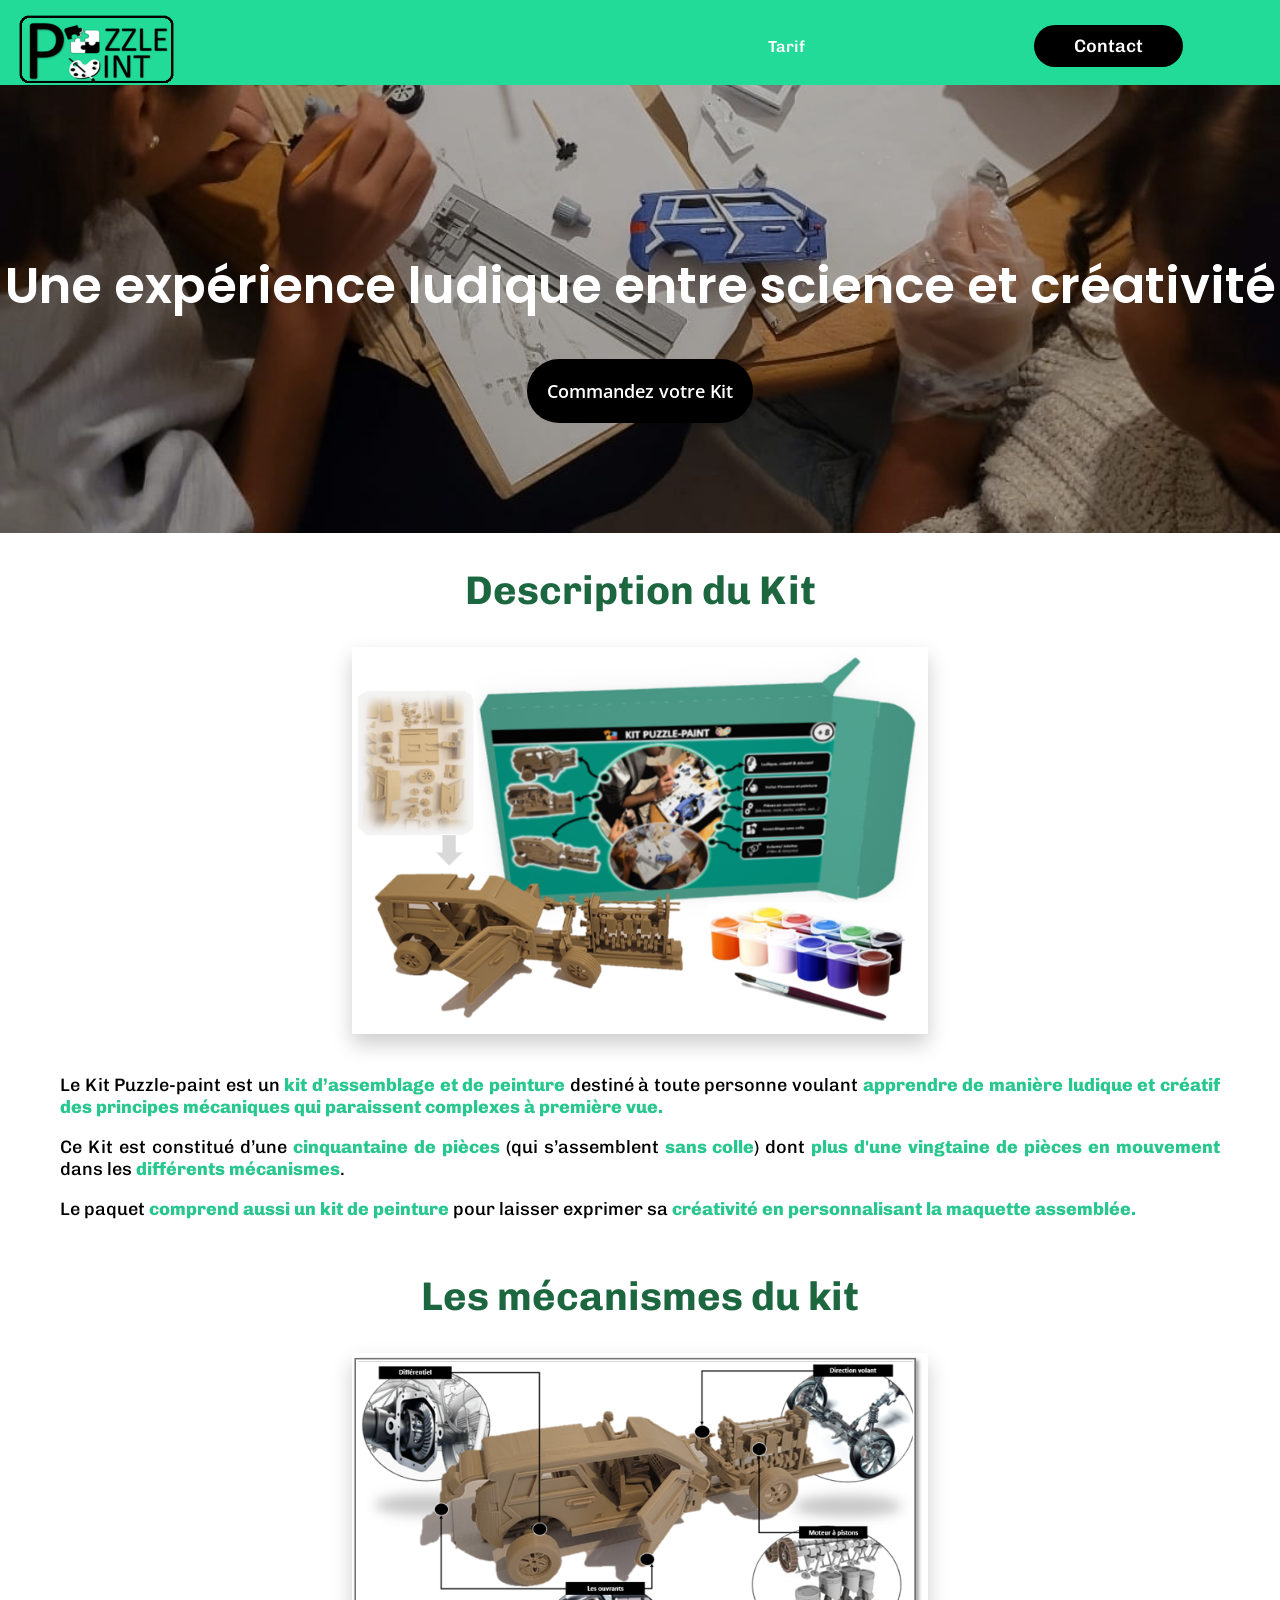
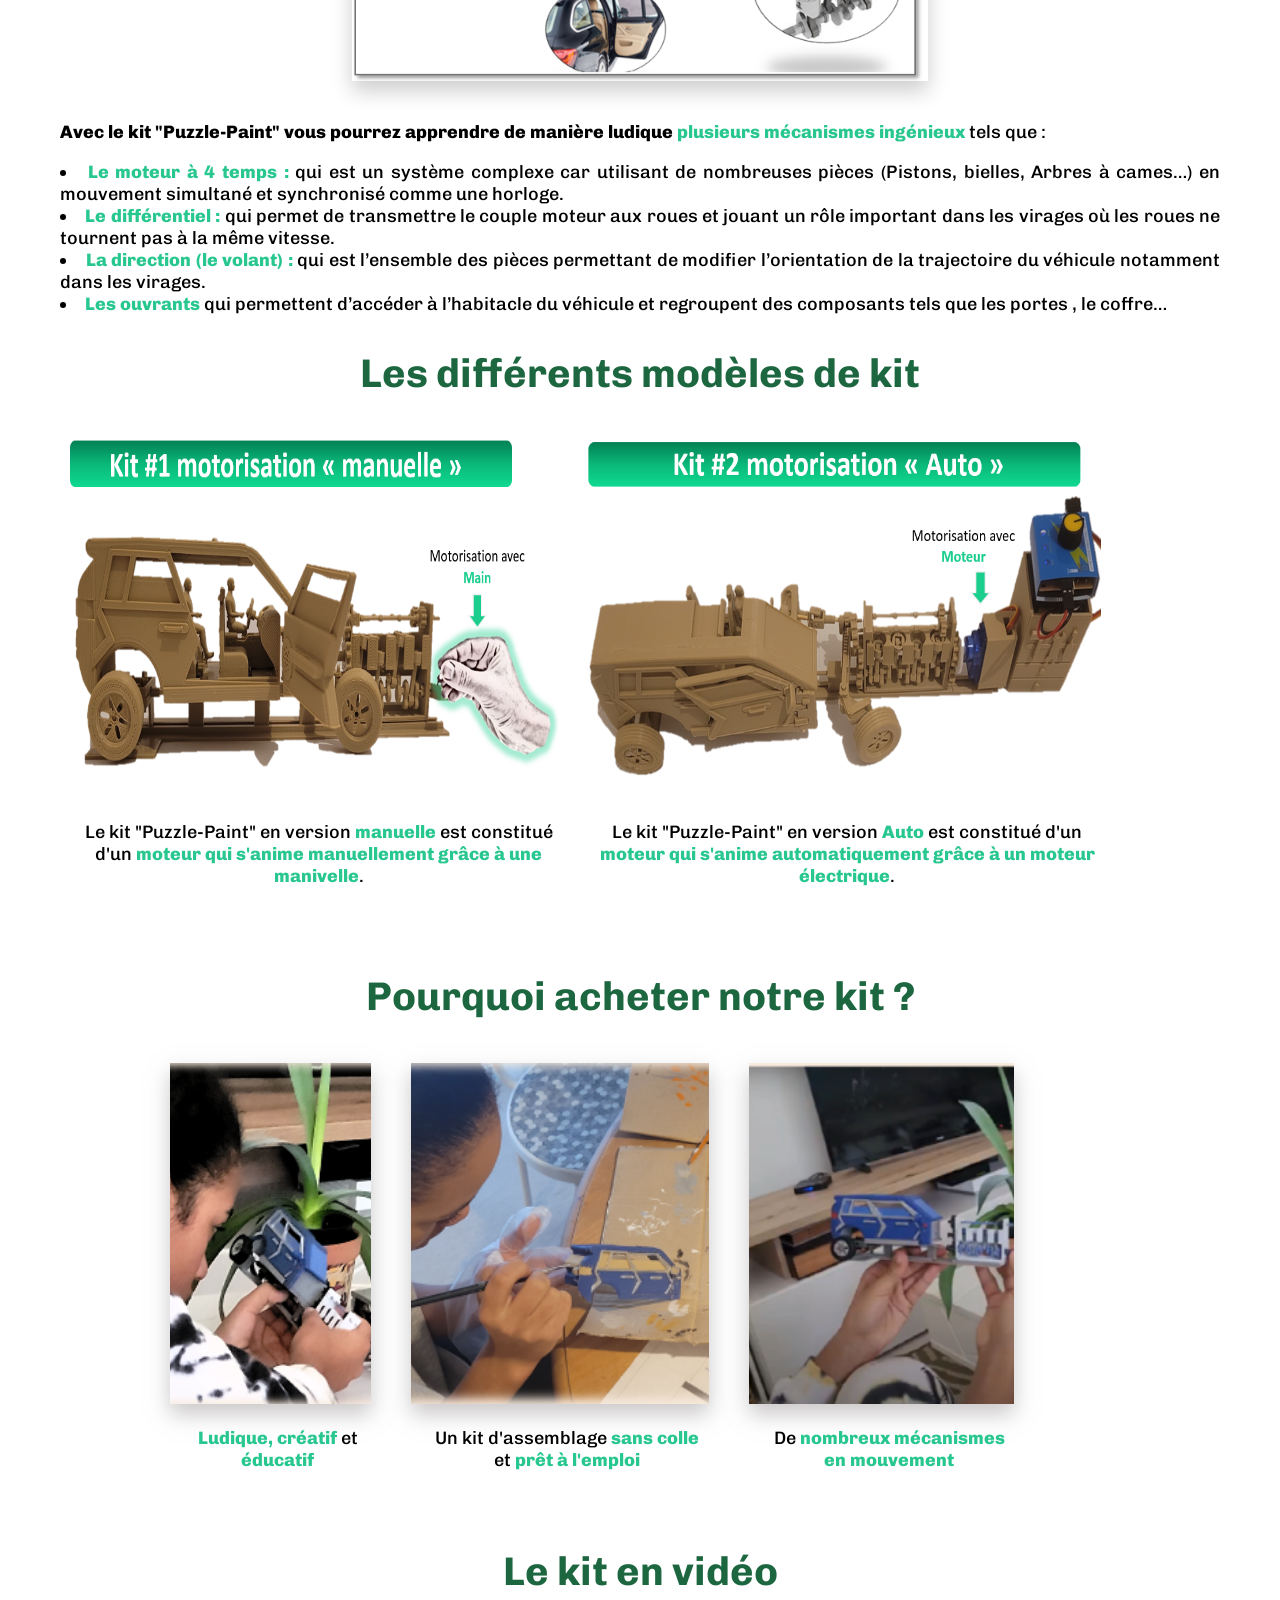
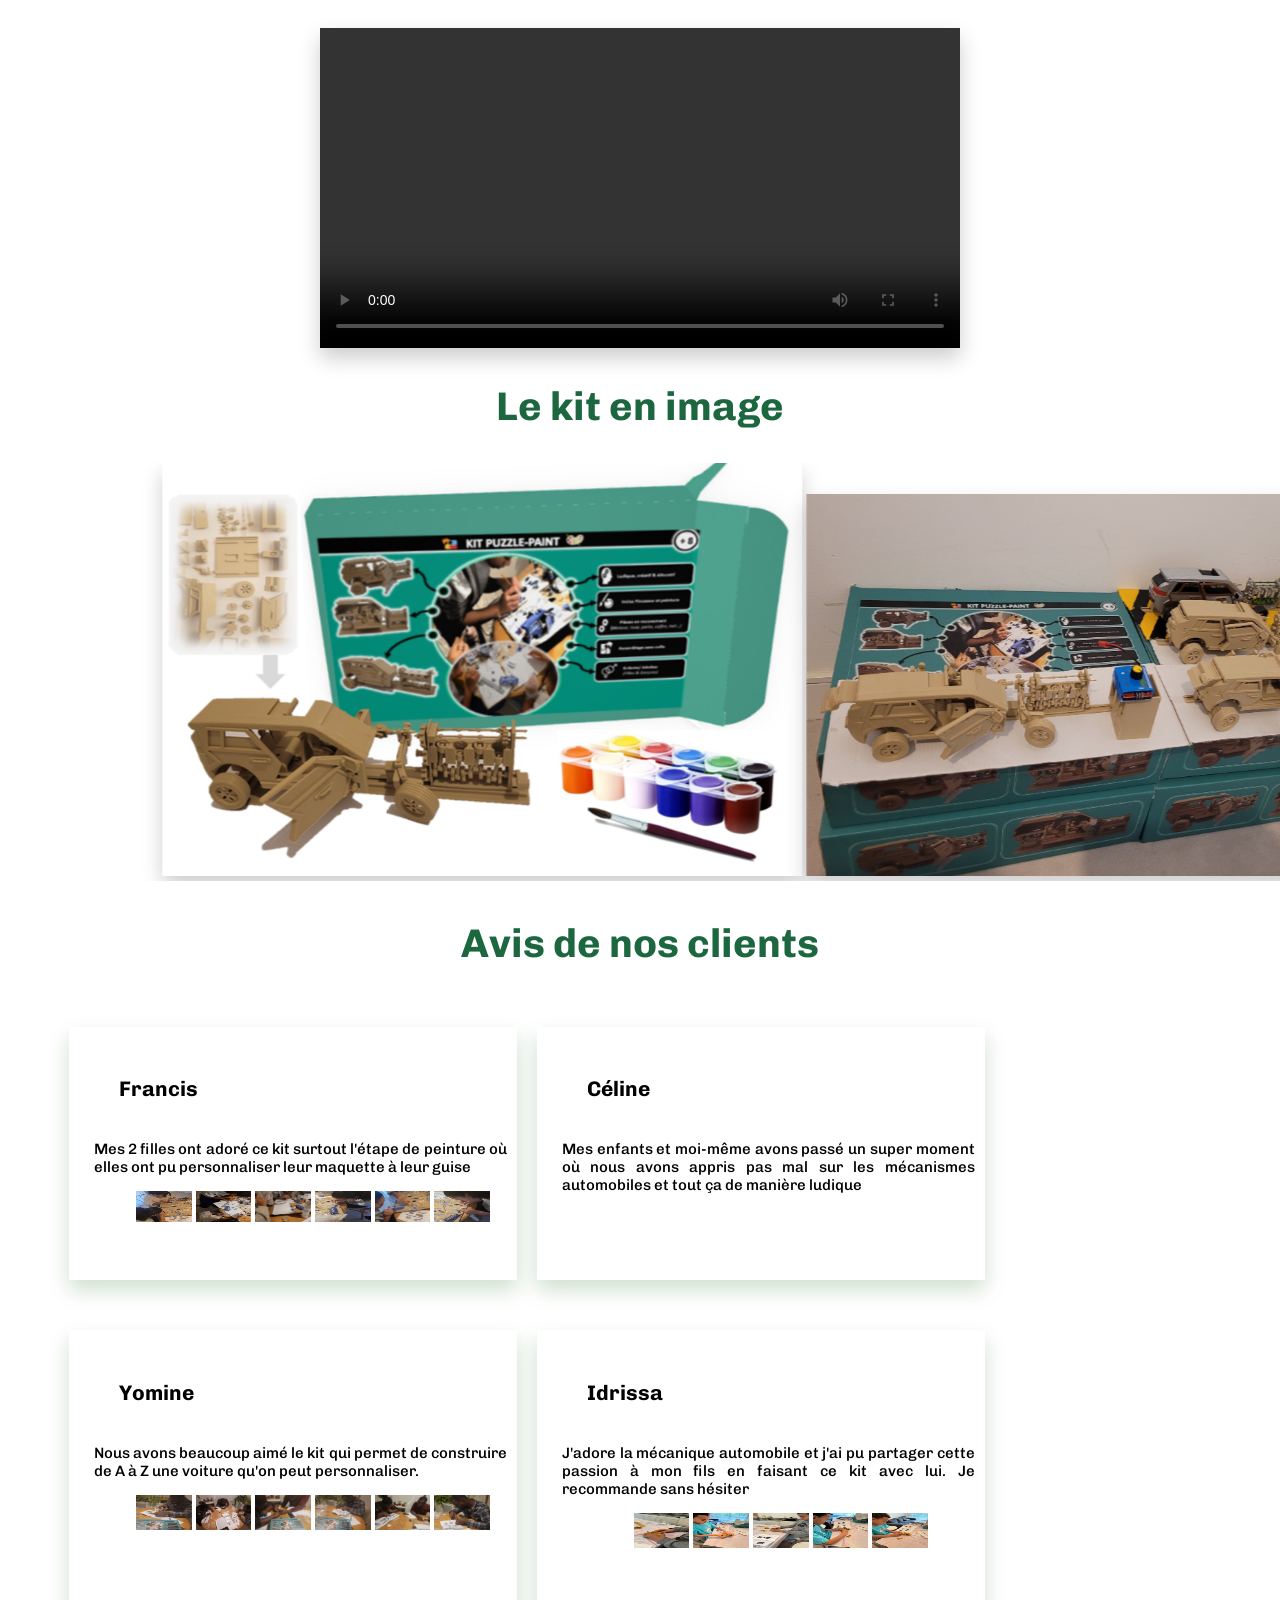
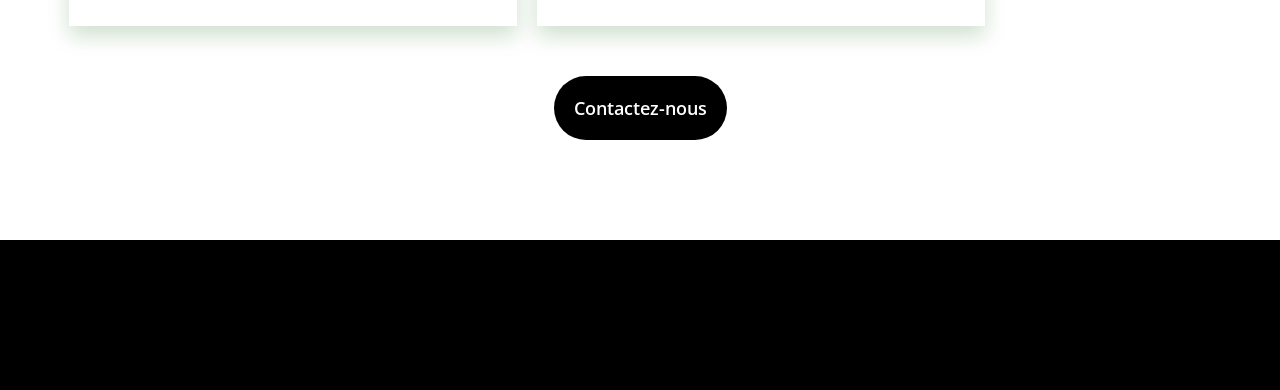
==== index.html @ 601b28fd "files upload" ====
<!DOCTYPE html>
<html lang="en">
 <head>
  <meta charset="UTF-8">
  <meta name="viewport" content="width=device-width, initial-scale= 1.0">
  <title>Page d'accueil</title>
  <!-- Fonts -->
  <link rel="stylesheet" href="style.css">
  <link rel="preconnect" href="https://fonts.googleapis.com">
  <link rel="preconnect" href="https://fonts.googleapis.com">
  <link rel="preconnect" href="https://fonts.gstatic.com" crossorigin>
  <link href="https://fonts.googleapis.com/css2?family=Chivo:ital,wght@0,100;0,200;0,300;0,600;1,100;1,200;1,300;1,600&family=Lato:ital,wght@0,100;0,300;0,400;0,900;1,100;1,300;1,400;1,700;1,900&family=Open+Sans:ital,wght@0,300;0,400;0,500;0,600;0,700;0,800;1,300;1,400;1,500;1,600;1,700;1,800&family=PT+Serif:ital,wght@0,400;0,700;1,400;1,700&family=Poppins:ital,wght@0,100;0,200;0,300;0,400;0,500;0,600;0,700;0,800;0,900;1,100;1,200;1,300;1,500;1,600;1,700;1,800;1,900&display=swap" rel="stylesheet">
  <link rel="preconnect" href="https://fonts.googleapis.com">
  <link rel="preconnect" href="https://fonts.gstatic.com" crossorigin>
  <link href="https://fonts.googleapis.com/css2?family=Chivo:ital,wght@0,100;0,200;0,300;0,600;1,100;1,200;1,300;1,600&family=Lato:ital,wght@0,100;0,300;0,400;0,900;1,100;1,300;1,400;1,700;1,900&family=Nunito:wght@300&family=Open+Sans:ital,wght@0,300;0,400;0,500;0,600;0,700;0,800;1,300;1,400;1,500;1,600;1,700;1,800&family=PT+Serif:ital,wght@0,400;0,700;1,400;1,700&family=Poppins:ital,wght@0,100;0,200;0,300;0,400;0,500;0,600;0,700;0,800;0,900;1,100;1,200;1,300;1,500;1,600;1,700;1,800;1,900&display=swap" rel="stylesheet">
</head>
 <body>

<div id="global"> 
  <div id="first_banner">
    <div>
      <a href="https://aamichia.github.io/homepage_puzzle-paint/"><img src="image/logo.png" alt="logo_agence" id="logo_agence"></a>
    </div>

    <div id="banner_menu">
      <div id="tarif_banner">
        <ul class="text_inline">
          <li class="text_inline" ><a id="text_decoration" href="https://aamichia.github.io/tarif_puzzle-paint/">Tarif</a></li>
       </ul>
      </div>
       <div id="banner_button"> 
         <li class="text_inline" ><a class="text_button btn-brown" href="https://aamichia.github.io/contact_puzzle-paint/">Contact</a></li>
       </div>
    </div>
  </div>






  <div class="banner">
    <h1 id="banner_h1">Une expérience ludique entre science et créativité</h1>
    <a href="https://aamichia.github.io/contact_puzzle-paint/" id="btn-black_banner">Commandez votre Kit</a>
  </div>

<div class="container_client">
    <h2 id="desc_kit_complet_h2">Description du Kit</h2>
    <img src="image/desc_kit_1.png" alt="Kit" class="image_desc_kit_complet">
    <p class="desc_p">Le Kit Puzzle-paint est un <span style="color:#28c78f;font-weight: 800">kit d’assemblage et de peinture</span> destiné à toute personne voulant <span style="color:#28c78f;font-weight: 800">apprendre de manière ludique et créatif des principes mécaniques qui paraissent complexes à première vue.</span></p>
    <p class="desc_p">Ce Kit est constitué d’une <span style="color:#28c78f;font-weight: 800">cinquantaine de pièces</span> (qui s’assemblent<span style="color:#28c78f;font-weight: 800"> sans colle</span>) dont <span style="color:#28c78f;font-weight: 800">plus d'une vingtaine de pièces en mouvement</span> dans les <span style="color:#28c78f;font-weight: 800">différents mécanismes</span>.</p>
    <p class="desc_p">Le paquet <span style="color:#28c78f;font-weight: 800">comprend aussi un kit de peinture</span> pour laisser exprimer sa <span style="color:#28c78f;font-weight: 800">créativité en personnalisant la maquette assemblée.</span> </p>  
</div>


<div class="container_client">
    <h2 id="desc_kit_complet_h2">Les mécanismes du kit</h2>
    <img src="image/mecanique.png" alt="Kit" class="image_desc_kit_complet">
    <p class="desc_p"><span style="font-weight: 800">Avec le kit "Puzzle-Paint" vous pourrez apprendre de manière ludique</span> <span style="color:#28c78f;font-weight: 800">plusieurs mécanismes ingénieux</span> tels que :</p>
    <li class="desc_p"><span style="color:#28c78f;font-weight: 800">Le moteur à 4 temps :</span> qui est un système complexe car utilisant de nombreuses pièces (Pistons, bielles, Arbres à cames…) en mouvement simultané et synchronisé comme une horloge.</li>
    <li class="desc_p"><span style="color:#28c78f;font-weight: 800">Le différentiel :</span> qui permet de transmettre le couple moteur aux roues et jouant un rôle important dans les virages où les roues ne tournent pas à la même vitesse.  </li>
    <li class="desc_p"><span style="color:#28c78f;font-weight: 800">La direction (le volant) :</span> qui est l’ensemble des pièces permettant de modifier l’orientation de la trajectoire du véhicule notamment dans les virages.  </li>
    <li class="desc_p"><span style="color:#28c78f;font-weight: 800">Les ouvrants</span> qui permettent d’accéder à l’habitacle du véhicule et regroupent des composants tels que les portes , le coffre…   </li>
</div>




  <div id="container_card">
    <div id="inline_block">
      <h2 id="differents_modeles">Les différents modèles de kit</h2>
      <div id="card_left">
        <div class="cards">
          <div>
            <img src="image/kit_manuel.png" alt="ludique" class="card-white-img_2">
            <p>Le kit "Puzzle-Paint" en version <span style="color:#28c78f;font-weight: 800">manuelle</span> est constitué d'un <span style="color:#28c78f;font-weight: 800">moteur qui s'anime manuellement grâce à une manivelle</span>.</p>
          </div>
          <div>
            <img src="image/kit_auto.png" alt="peinture" class="card-white-img_2">
            <p>Le kit "Puzzle-Paint" en version <span style="color:#28c78f;font-weight: 800">Auto</span> est constitué d'un <span style="color:#28c78f;font-weight: 800">moteur qui s'anime automatiquement grâce à un moteur électrique</span>.</p>
          </div>
  
        </div>
       </div>
    </div>
  </div>



  <div id="container_card">
    <h2 id="pourquoi_acheter">Pourquoi acheter notre kit ?</h2>
    <div class="container">
      <div class="cards">
        <div class="card-white">
          <img src="image/ludique.png" alt="ludique" class="card-white-img">
          <p><span style="color:#28c78f;font-weight: 800">Ludique, créatif</span> et <span style="color:#28c78f;font-weight: 800">éducatif</span></p>
        </div>
        <div class="card-white">
          <img src="image/peinture.png" alt="peinture" class="card-white-img">
          <p>Un kit d'assemblage <span style="color:#28c78f;font-weight: 800">sans colle</span> et <span style="color:#28c78f;font-weight: 800">prêt à l'emploi</span></p>
        </div>
        <div class="card-white">
          <img src="image/mouvement.png" alt="mouvement" class="card-white-img">
          <p>De <span style="color:#28c78f;font-weight: 800">nombreux mécanismes en mouvement</span></p>
        </div>
      </div>
    </div>
  </div>



  <div id="container_video">
    <h2 id="h2_kit_video">Le kit en vidéo</h2>
    <video id="video" class="desc_image1" controls><source src="video/video_marketing.mp4" type=video/mp4></video></li>
  </div>


  <div class="container_client">
    <h2 id="h2_kit_video">Le kit en image</h2>
    <marquee scrollamount="15">
      <img src="image/Image1.png" class="desc_image">
      <img src="image/slide_10.jpg" class="desc_image"> 
      <img src="image/Image2.jpg" class="desc_image"> 
      <img src="image/Image3.jpg" class="desc_image"> 
      <img src="image/Image4.jpg" class="desc_image"> 
      <img src="image/Image5.png" class="desc_image"> 
      <img src="image/Image6.png" class="desc_image"> 
      <img src="image/Image7.png" class="desc_image"> 
    </marquee>
  </div>

  
    <div class="container_client">
      <div class="class_block">
        <h2 id="h2_avis_client">Avis de nos clients</h2>
        <div class="cards_avis">
          <div class="card-white_client" id="card_left_client">
            <div>
              <ul id="image_avis">
                <li><h3 class="prenom_h3">Francis</h3></li>
              </ul>
            </div>
            <p class="client_p">Mes 2 filles ont adoré ce kit surtout l'étape de peinture où elles ont pu personnaliser leur maquette à leur guise</p>
            <ul class="text_inline">
               <li class="text_inline"><a href="image/avis_francis1.jpg"><img src="image/avis_francis1.jpg" width=13% height=13%></a></li>
               <li class="text_inline"><a href="image/avis_francis2.jpg"><img src="image/avis_francis2.jpg" width=13% height=13%></a></li>
               <li class="text_inline"><a href="image/avis_francis3.jpg"><img src="image/avis_francis3.jpg" width=13% height=13%></a></li>
               <li class="text_inline"><a href="image/avis_francis4.jpg"><img src="image/avis_francis4.jpg" width=13% height=13%></a></li>
               <li class="text_inline"><a href="image/avis_francis5.jpg"><img src="image/avis_francis5.jpg" width=13% height=13%></a></li>
               <li class="text_inline"><a href="image/avis_francis6.jpg"><img src="image/avis_francis6.jpg" width=13% height=13%></a></li>
            </ul>
          </div>
  
  
          <div class="card-white_client" id="card_right_client">
            <div>
              <ul id="image_avis">
                <li><h3 class="prenom_h3">Céline</h3></li>
              </ul>
            </div>
            <p class="client_p">Mes enfants et moi-même avons passé un super moment où nous avons appris pas mal sur les mécanismes automobiles et tout ça de manière ludique</p>
          </div>
  
  
        </div>
      </div>

    </div>
  

    <div class="container_client">
      <div class="class_block">
        <div class="cards_avis">
          <div class="card-white_client" id="card_left_client">
            <div>
              <ul id="image_avis">
                <li><h3 class="prenom_h3">Yomine</h3></li>
              </ul>
            </div>
            <p class="client_p">Nous avons beaucoup aimé le kit qui permet de construire de A à Z une voiture qu'on peut personnaliser.</p>
            <ul class="text_inline">
               <li class="text_inline"><a href="image/slide_7.jpg"><img src="image/slide_7.jpg" width=13% height=13%></a></li>
               <li class="text_inline"><a href="image/slide_9.jpg"><img src="image/slide_9.jpg" width=13% height=13%></a></li>
               <li class="text_inline"><a href="image/avis_yomine1.jpg"><img src="image/avis_yomine1.jpg" width=13% height=13%></a></li>
               <li class="text_inline"><a href="image/avis_yomine2.jpg"><img src="image/avis_yomine2.jpg" width=13% height=13%></a></li>
               <li class="text_inline"><a href="image/avis_yomine3.jpg"><img src="image/avis_yomine3.jpg" width=13% height=13%></a></li>
               <li class="text_inline"><a href="image/avis_yomine4.jpg"><img src="image/avis_yomine4.jpg" width=13% height=13%></a></li>
            </ul>
          </div>
  
          <div class="card-white_client" id="card_right_client">
            <div>
              <ul id="image_avis">
                <li><h3 class="prenom_h3">Idrissa</h3></li>
              </ul>
            </div>
            <p class="client_p">J'adore la mécanique automobile et j'ai pu partager cette passion à mon fils en faisant ce kit avec lui. Je recommande sans hésiter</p>
            <ul class="text_inline">
              <li class="text_inline"><a href="image/avis_I1.jpg"><img src="image/avis_I1.jpg" width=13% height=13%></a></li>
              <li class="text_inline"><a href="image/avis_I2.jpg"><img src="image/avis_I2.jpg" width=13% height=13%></a></li>
              <li class="text_inline"><a href="image/avis_I3.jpg"><img src="image/avis_I3.jpg" width=13% height=13%></a></li>
              <li class="text_inline"><a href="image/avis_I4.jpg"><img src="image/avis_I4.jpg" width=13% height=13%></a></li>
              <li class="text_inline"><a href="image/avis_I5.jpg"><img src="image/avis_I5.jpg" width=13% height=13%></a></li>
           </ul>
          </div>
        </div>  

      </div>
    </div>

  <div id="container_btn">
    <a href="https://aamichia.github.io/contact_puzzle-paint/" id="btn-black"> Contactez-nous</a>
  </div>



 <div id="footer">
 </div>

</div>
</body>
</html>
---- style.css ----
body{
    background-color: white;
    font-family: 'Chivo', sans-serif;
    font-weight: 500;
    font-size: clamp(11px,2vw,18px);
    margin: 0;
}

h1{
    font-family: 'Poppins', sans-serif;
    font-size: clamp(25px,5vw,50px);
    color: white;
    font-weight: 600;
}
  
h2{
    font-family: 'Chivo', sans-serif;
    font-weight: 700;
}

h3{
    font-family: 'Chivo', sans-serif;
    font-weight: 700;
    text-align: center;
}

p{
    text-align: center;
    margin-left: 15px;
}


#global {
    margin-left: auto;
    margin-right: auto;
    width: 100%; /* largeur obligatoire pour être centré */
}


/*                                               Partie entête                                                           */




#logo_agence{
    width: 25%;
    padding-left: 18px;
    padding-bottom: 15px;
    margin-top: 13px;
}

#first_banner{
    grid-template-columns: 1fr 1fr ;
    display: grid;
    grid-gap: 16px;
    background-color: #22DB99;
    height: 85px;
    width: 100%;
}


.text_inline{
    list-style-type: none;
    display: inline;
}

.btn-brown{
    background-color: black;
    color: black;
    font-weight: 600;
    border-radius: 51px;
    font-family: 'Chivo', sans-serif;
    padding: 10px 40px;
}



#text_decoration{
    text-decoration: none;
    font-family: 'Chivo', sans-serif;
    color: white;
    font-weight: 570;
    font-size: clamp(11px,2vw,16px);
    margin-top: 40px;
}



.text_button{
    text-decoration: none;
    font-family: 'Chivo', sans-serif;
    color: white;
    font-weight: 570;
}

.btn-brown:hover{
    background-color: #eae0b7;
}



#banner_menu{
    text-decoration: none;
    margin-left: 80px;
    grid-template-columns: 1fr 1fr ;
    display: grid;
    grid-gap: 60px;
}

.text_button btn-brown{
    padding-top: 80px;
}

#tarif_banner{
    padding-top: 35px;
}

#banner_button{
    padding-top: 35px;
}

/*                                               Partie image de couverture                                                           */



.banner {
    padding: 130px 0;
    margin: 0;
    background-image: url('image/image_couv.jpeg');
    box-shadow: inset 0 0 0 1000px rgba(0,0,0,0.2);
    background-size: cover;
    background-position: center;
    text-align: center;
    color: white;
}

#banner_h1{
    margin-bottom: 55px;
}
  
  #banner-p {
    font-size: clamp(14px,2vw,24px);
    font-weight: 400;
    margin-bottom: 100px;
}

#btn-black_banner{
    background-color: black;
    color: white;
    text-decoration: none;
    padding: 20px;
    font-weight: 600;
    border-radius: 51px;
    font-family: 'Open Sans', sans-serif;
}
  
#btn-black_banner:hover{
    background-color: #eae0b7;
}

/*                                               Différents modèles                                                        */


.card-white-img_2{
    height: 90%;
    width: 100%;
}

#differents_modeles{
    font-family: 'Chivo', sans-serif;
    font-weight: 700;
    font-size: clamp(20px,5vw,40px);
    margin-left: auto;
    color: rgb(28, 103, 63);
    text-align: center;
}

#inline_block{
    display: block;
    margin-left: auto;
    margin-right: auto;
    width: 100%;
}


/*                                               Description du kit                                                        */

.image_desc_kit_complet{
    height: 60%;
    width: 45%;
    box-shadow: 0px 10px 20px rgba(0, 0, 0, 0.2);
    margin-bottom: 40px;
    display: block;
    margin-left: auto;
    margin-right: auto;
}


#desc_kit_complet_h2{
    font-family: 'Chivo', sans-serif;
    font-weight: 700;
    font-size: clamp(20px,5vw,40px);
    color: rgb(28, 103, 63);
    display: inline-block
}


/*                                               Card                                                         */


#pourquoi_acheter{
    font-family: 'Chivo', sans-serif;
    font-weight: 700;
    font-size: clamp(20px,5vw,40px);
    color: rgb(28, 103, 63);
    text-align: center;
}

#container_card{
    display: inline-block;
    width: 100%;
}


.container{
    width: 75%;
    display: block;
    margin-left: auto;
    margin-right: auto;
}
  
.card-white{
    padding: 10px;

}
  
.card-white-img{
    height: 100%;
    width: 100%;
    object-fit: cover;
    box-shadow: 0px 10px 20px rgba(149, 143, 143, 0.5);

}

#card_left{
    width: 90%;
    display: block;
    margin-left: auto;
    margin-right: auto;
}

 
  
.cards{
    display: flex;
    grid-template-columns: 1fr 1fr 1fr;
    grid-gap: 20px;
    margin-bottom: 100px;
    background-color: white;
    width: 90%;
    text-align: center;
}


/*                                             Contactez-nous                                                    */


  
#btn-black {
    background-color: black;
    color: white;
    text-decoration: none;
    padding: 20px;
    font-weight: 600;
    border-radius: 51px;
    font-family: 'Open Sans', sans-serif;
    display: inline-block
}

#container_btn{
    width: 100%;
    display: block;
    margin: auto;
    text-align: center;
}


#btn-black:hover{
    opacity: 0.8;
}



/*                                             Avis de nos clients                                                    */

#h2_avis_client{
    font-family: 'Chivo', sans-serif;
    font-weight: 700;
    font-size: clamp(20px,5vw,40px);
    color: rgb(28, 103, 63);
    margin-bottom: 60px;
    display: inline-block;
}

.card-white_client{
        background-color: white;
        padding: 10px;
        box-shadow: 0px 10px 20px rgba(19, 101, 16, 0.2);
    }

.cards_avis{
    display: flex;
    grid-template-columns: 1fr 1fr;
    grid-gap: 20px;
    margin-bottom: 50px;
    width: 80%;
    text-align: center;
}

.class_block{
    width: 90%;
    display: block;
    margin: auto;
    text-align: center;
}


#cards_avis_bottom{
    display: grid;
    grid-template-columns: 1fr 1fr;
    grid-gap: 20px;
}

#name_button_MA{
    background-color: orange;
    color: white;
    text-decoration: none;
    padding: 20px;
    font-weight: 600;
    border-radius: 100px;
    font-family: 'Open Sans', sans-serif;
    margin-left: 25px;   
}


#name_button_LM{
    background-color: green;
    color: white;
    text-decoration: none;
    padding: 20px;
    font-weight: 600;
    border-radius: 100px;
    font-family: 'Open Sans', sans-serif;
    margin-left: 25px;
    margin-right: 20px;    
}



#name_button_TB{
    background-color: blue;
    color: white;
    text-decoration: none;
    padding: 20px;
    font-weight: 600;
    border-radius: 100px;
    font-family: 'Open Sans', sans-serif;
    margin-left: 25px;    
}


.text_inline_client{
    list-style-type: none;
    display: inline;
}

.prenom_h3{
    text-align: left;
    margin-right: 170px;
}

.kit_instructif{
    text-align: left;
    margin-left: 17px;
}

.client_p{
    text-align: justify;
    font-size: clamp(10px,2vw,15px);
}

#image_avis{
    list-style-type: none;
    display: inline;
    display: grid;
    grid-template-columns: 1fr 1fr;
}


#card_right_client{
    margin-right: 1px;
    width: 100%;
}


#card_left_client{
    margin-left: 5px;
    width: 100%;
}



/*                                              Vidéo                                                      */



#video_inline{
    list-style-type: none;
    display: inline;
    display: grid;
    grid-template-columns: 1fr 1fr;
    grid-gap: 20px;
    margin-bottom: 100px;
}

.desc_image1{
    height: 70%;
    width: 50%;
    box-shadow: 0px 10px 20px rgba(0, 0, 0, 0.2);
    display: block;
    margin-left: auto;
    margin-right: auto;
}

.desc_image{
    height: 60%;
    width: 50%;
    box-shadow: 0px 10px 20px rgba(0, 0, 0, 0.2);
    margin-left: auto;
    margin-right: auto;
}

.desc_text{
 text-align: center;
}


#image_desc{
    display: block;
    margin-left: auto;
    margin-right: auto;
    height: 340px;
    width: 100%;
    box-shadow: 0px 10px 20px rgba(0, 0, 0, 0.2);
}

.desc_p{
    text-align: justify;
    margin-left: 60px;
    margin-right: 60px;
}


#detail_accessoire{
    margin-top: 70px;
    margin-left: 30px;
}

#container_video{
    text-align: center;
}

.container_client{
    text-align: center;
    display: inline-block;
}


#h2_kit_video{
    font-family: 'Chivo', sans-serif;
    font-weight: 700;
    font-size: clamp(20px,5vw,40px);
    padding-left: auto;
    color: rgb(28, 103, 63);
    display: inline-block
}


/*                                               Bas de page                                                          */




#footer{
    margin-top: 100px;
    background-color: black;
    text-align: center;
    color: black;
    height: 150px;
    }
    
.footer_p{
    padding-top: 70px;
    color: black;
}


/*                                               responsive telephone               */                                         

@media(max-width: 500px){
    .cards{
        flex-direction: column;
        background-color: white;
        margin-bottom: 0px;
    }



    .cards_avis{
        flex-direction: column;
        display: inline-block

    }

    #cards_avis_bottom{
        flex-direction: column;
    }
    
    

    .card-white{
        padding: 0px;    
    }

      
.card-white-img{
    height: 70%;
    width: 70%;
    object-fit: cover;
    box-shadow: 0px 10px 20px rgba(227, 224, 224, 0.5);

}                 KKPK

    #logo_agence{
        width: 45%;
        padding-left: 7px;
        margin-top: 25px;
        margin-bottom: 10px;

    }
    
    .btn-brown{
        background-color: black;
        font-weight: 600;
        border-radius: 51px;
        font-family: 'Chivo', sans-serif;
        padding: 10px 20px;
    }

    
    #banner_menu{
        text-decoration: none;
        margin-left: 10px;
        grid-template-columns: 1fr 1fr ;
        display: grid;
        grid-gap: 1px;
    }

    #card_right_client{
        margin-right: 0px;
    }
    
    #card_left_client{
        margin-left: 0px;
    }
    
    .image_desc_kit_complet{
        height: 80%;
        width: 75%;
        box-shadow: 0px 10px 20px rgba(0, 0, 0, 0.2);
        margin-bottom: 40px;
        display: block;
        margin-left: auto;
        margin-right: auto;
    }



}
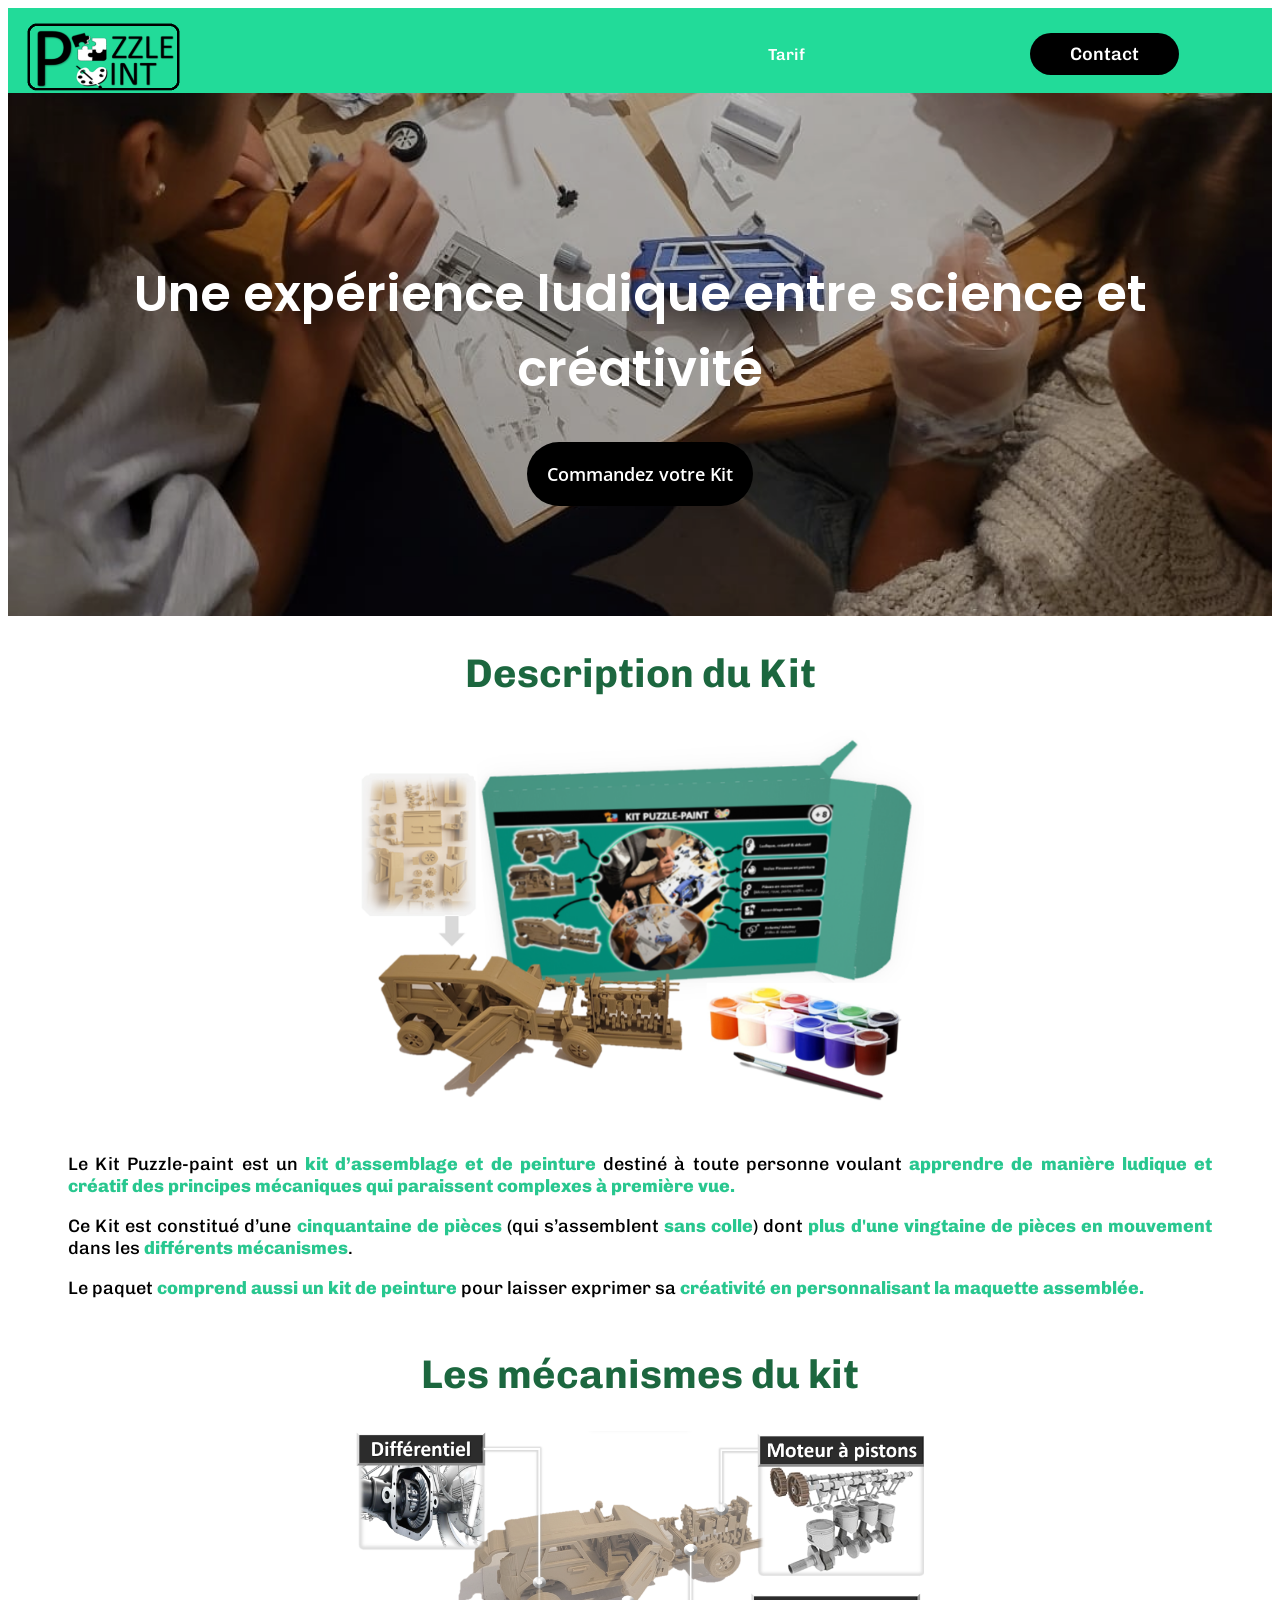
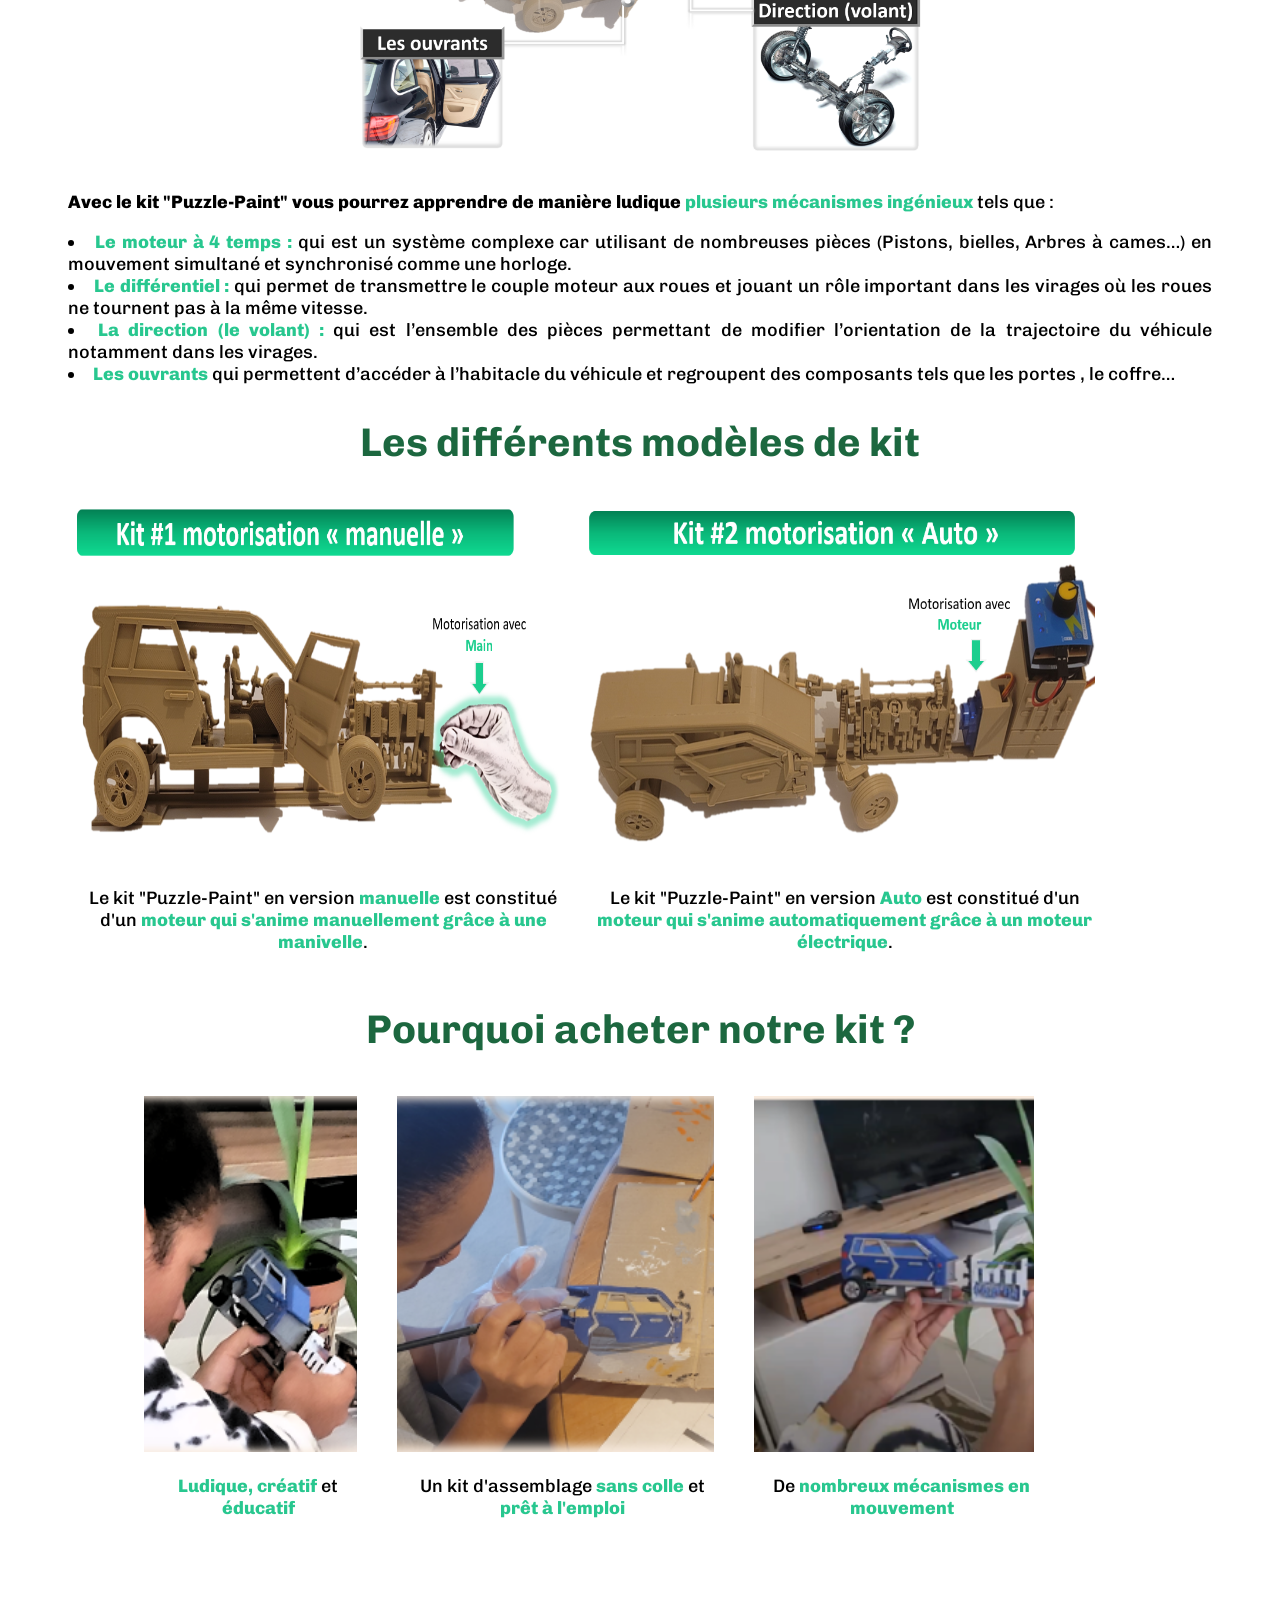
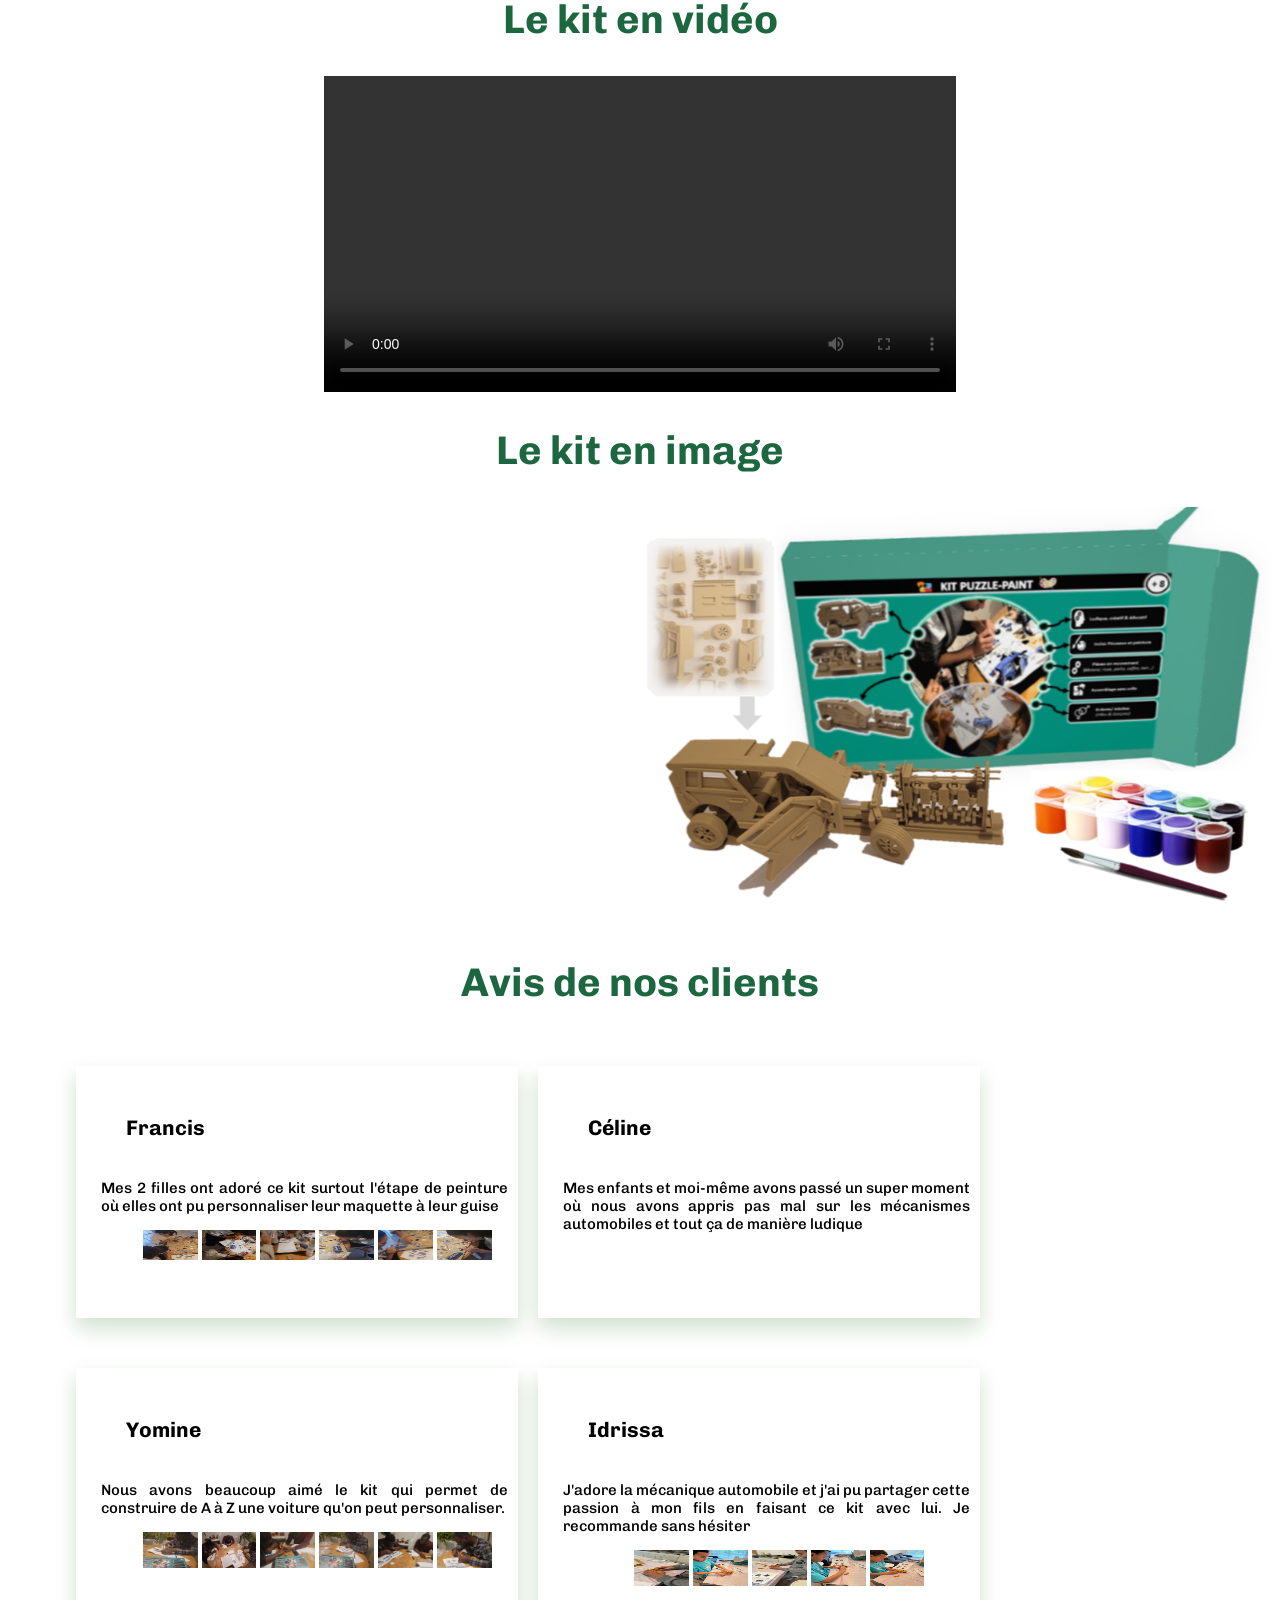
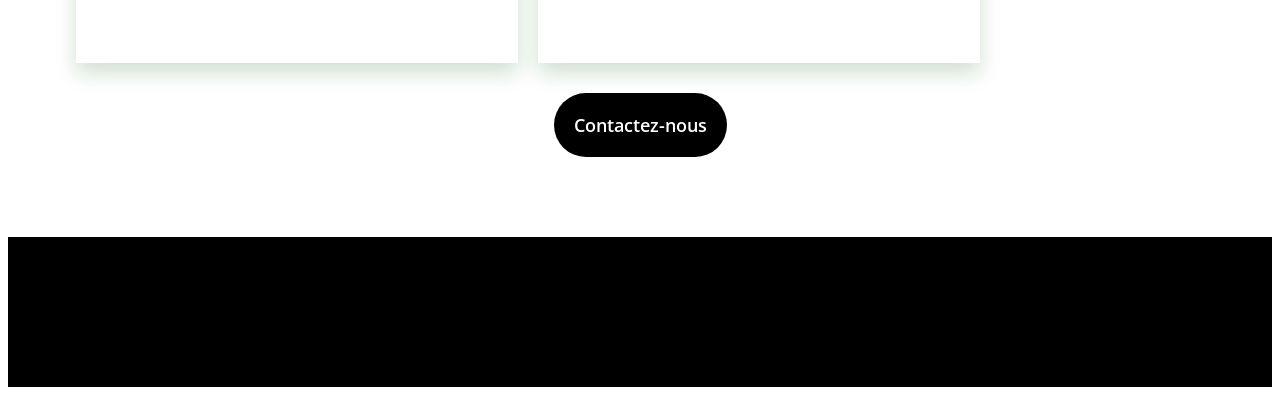
==== commit 046e8437: "update" ====
--- a/index.html
+++ b/index.html
@@ -117,7 +117,7 @@
 
   <div class="container_client">
     <h2 id="h2_kit_video">Le kit en image</h2>
-    <marquee scrollamount="15">
+    <marquee scrollamount="10" loop="10">
       <img src="image/Image1.png" class="desc_image">
       <img src="image/slide_10.jpg" class="desc_image"> 
       <img src="image/Image2.jpg" class="desc_image"> 
--- a/style.css
+++ b/style.css
@@ -3,7 +3,6 @@
     font-family: 'Chivo', sans-serif;
     font-weight: 500;
     font-size: clamp(11px,2vw,18px);
-    margin: 0;
 }
 
 h1{
@@ -29,12 +28,6 @@
     margin-left: 15px;
 }
 
-
-#global {
-    margin-left: auto;
-    margin-right: auto;
-    width: 100%; /* largeur obligatoire pour être centré */
-}
 
 
 /*                                               Partie entête                                                           */
@@ -169,7 +162,7 @@
 #differents_modeles{
     font-family: 'Chivo', sans-serif;
     font-weight: 700;
-    font-size: clamp(20px,5vw,40px);
+    font-size: clamp(25px,5vw,40px);
     margin-left: auto;
     color: rgb(28, 103, 63);
     text-align: center;
@@ -188,7 +181,6 @@
 .image_desc_kit_complet{
     height: 60%;
     width: 45%;
-    box-shadow: 0px 10px 20px rgba(0, 0, 0, 0.2);
     margin-bottom: 40px;
     display: block;
     margin-left: auto;
@@ -199,7 +191,7 @@
 #desc_kit_complet_h2{
     font-family: 'Chivo', sans-serif;
     font-weight: 700;
-    font-size: clamp(20px,5vw,40px);
+    font-size: clamp(25px,5vw,40px);
     color: rgb(28, 103, 63);
     display: inline-block
 }
@@ -211,20 +203,18 @@
 #pourquoi_acheter{
     font-family: 'Chivo', sans-serif;
     font-weight: 700;
-    font-size: clamp(20px,5vw,40px);
+    font-size: clamp(25px,5vw,40px);
     color: rgb(28, 103, 63);
     text-align: center;
 }
 
 #container_card{
-    display: inline-block;
-    width: 100%;
-}
-
+    width: 100%;
+}
 
 .container{
-    width: 75%;
-    display: block;
+    width: 80%;
+    text-align: center;
     margin-left: auto;
     margin-right: auto;
 }
@@ -238,7 +228,6 @@
     height: 100%;
     width: 100%;
     object-fit: cover;
-    box-shadow: 0px 10px 20px rgba(149, 143, 143, 0.5);
 
 }
 
@@ -274,7 +263,6 @@
     font-weight: 600;
     border-radius: 51px;
     font-family: 'Open Sans', sans-serif;
-    display: inline-block
 }
 
 #container_btn{
@@ -296,7 +284,7 @@
 #h2_avis_client{
     font-family: 'Chivo', sans-serif;
     font-weight: 700;
-    font-size: clamp(20px,5vw,40px);
+    font-size: clamp(25px,5vw,40px);
     color: rgb(28, 103, 63);
     margin-bottom: 60px;
     display: inline-block;
@@ -306,7 +294,7 @@
         background-color: white;
         padding: 10px;
         box-shadow: 0px 10px 20px rgba(19, 101, 16, 0.2);
-    }
+}
 
 .cards_avis{
     display: flex;
@@ -426,7 +414,6 @@
 .desc_image1{
     height: 70%;
     width: 50%;
-    box-shadow: 0px 10px 20px rgba(0, 0, 0, 0.2);
     display: block;
     margin-left: auto;
     margin-right: auto;
@@ -435,7 +422,6 @@
 .desc_image{
     height: 60%;
     width: 50%;
-    box-shadow: 0px 10px 20px rgba(0, 0, 0, 0.2);
     margin-left: auto;
     margin-right: auto;
 }
@@ -471,15 +457,17 @@
 }
 
 .container_client{
-    text-align: center;
-    display: inline-block;
+    width: 100%;
+    display: block;
+    margin: auto;
+    text-align: center;
 }
 
 
 #h2_kit_video{
     font-family: 'Chivo', sans-serif;
     font-weight: 700;
-    font-size: clamp(20px,5vw,40px);
+    font-size: clamp(25px,5vw,40px);
     padding-left: auto;
     color: rgb(28, 103, 63);
     display: inline-block
@@ -507,7 +495,7 @@
 
 /*                                               responsive telephone               */                                         
 
-@media(max-width: 500px){
+@media(max-width: 700px){
     .cards{
         flex-direction: column;
         background-color: white;
@@ -537,9 +525,7 @@
     height: 70%;
     width: 70%;
     object-fit: cover;
-    box-shadow: 0px 10px 20px rgba(227, 224, 224, 0.5);
-
-}                 KKPK
+}                 
 
     #logo_agence{
         width: 45%;
@@ -577,13 +563,100 @@
     .image_desc_kit_complet{
         height: 80%;
         width: 75%;
-        box-shadow: 0px 10px 20px rgba(0, 0, 0, 0.2);
         margin-bottom: 40px;
         display: block;
         margin-left: auto;
         margin-right: auto;
     }
 
-
-
-}+    .card-white_client{
+        background-color: white;
+        padding: 10px;
+        margin-bottom: 10px;
+}
+
+.cards_avis{
+    display: flex;
+    grid-template-columns: 1fr 1fr;
+    grid-gap: 20px;
+    margin-bottom: 0px;
+    width: 80%;
+    text-align: center;
+}
+
+#container_btn{
+    margin-top: 50px;
+}
+
+.desc_image1{
+    height: 100%;
+    width: 90%;
+    display: block;
+    margin-left: auto;
+    margin-right: auto;
+}
+
+.desc_image{
+    height: 100%;
+    width: 90%;
+    margin-left: auto;
+    margin-right: auto;
+}
+
+
+
+
+}
+
+
+
+
+
+
+
+.diaporama-couleurs {
+    height: calc(100vh - 2rem);
+    width: 100%;
+    display: flex;
+    overflow: scroll;
+    scroll-behavior: smooth;
+    list-style: none;
+    margin: 0;
+    padding: 0;
+  }
+  
+  .fleche-defilement {
+    position: absolute;
+    display: flex;
+    top: 0;
+    bottom: 0;
+    margin: auto;
+    height: 4rem;
+    background-color: white;
+    border: none;
+    width: 2rem;
+    font-size: 3rem;
+    padding: 0;
+    cursor: pointer;
+    opacity: 0.5;
+    transition: opacity 100ms;
+  }
+  
+  .fleche-defilement:hover,
+  .fleche-defilement:focus {
+    opacity: 1;
+  }
+  
+  #fleche-defilement-prev {
+    left: 0;
+    padding-left: 0.25rem;
+    border-radius: 0 2rem 2rem 0;
+  }
+  
+  #fleche-defilement-next {
+    right: 0;
+    padding-left: 0.75rem;
+    border-radius: 2rem 0 0 2rem;
+  }
+  
+  
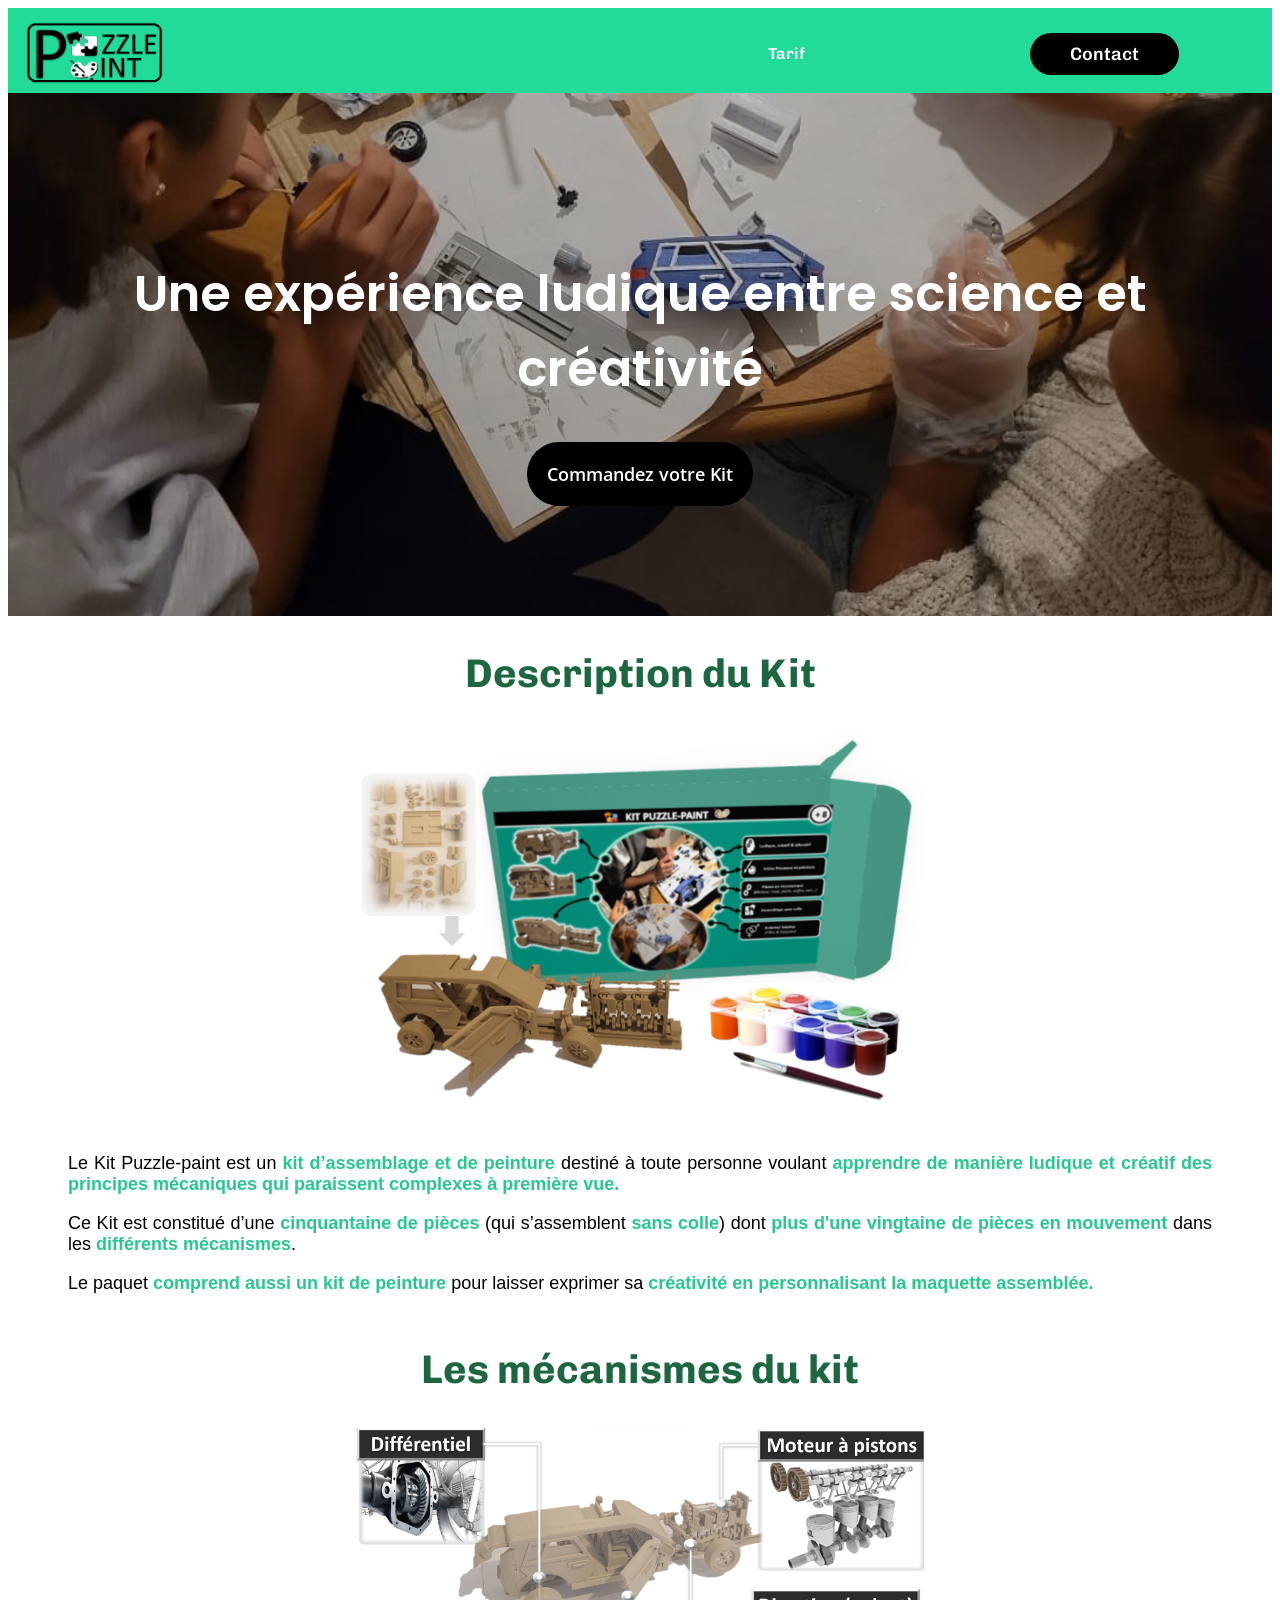
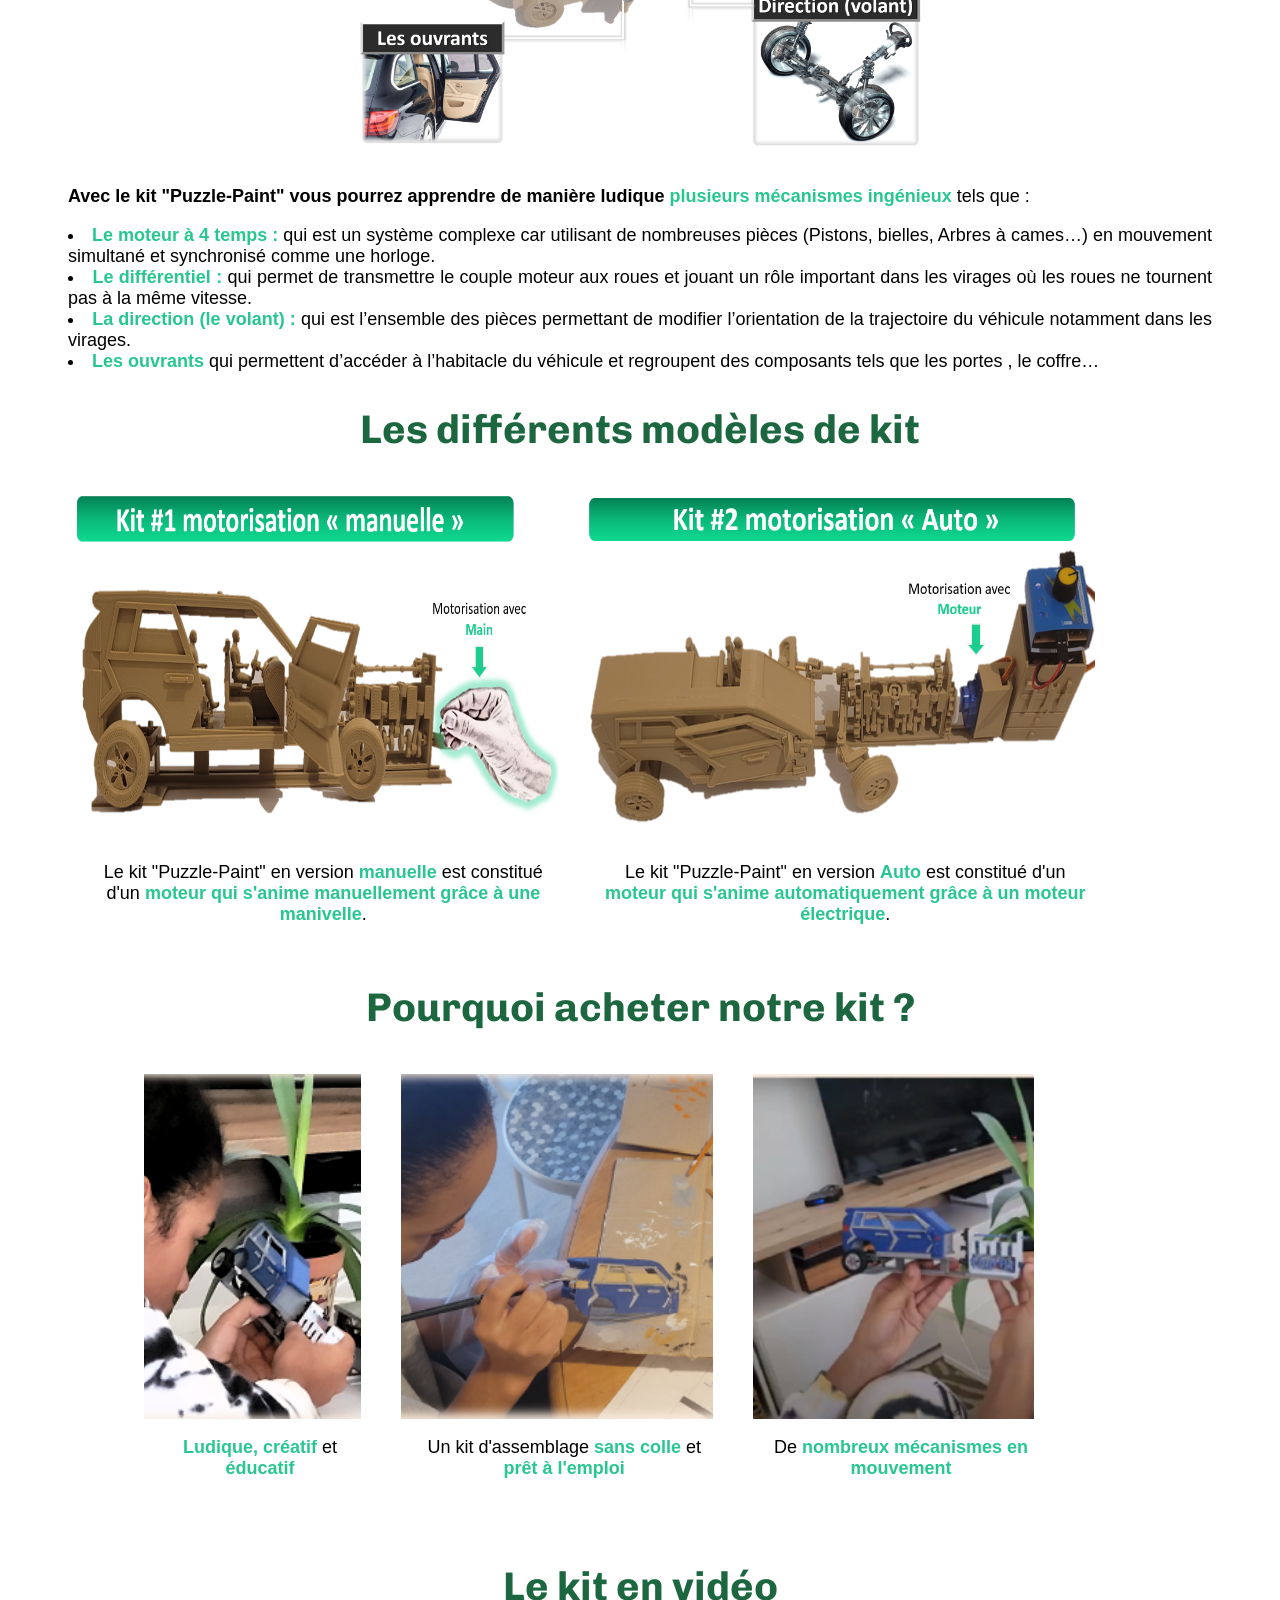
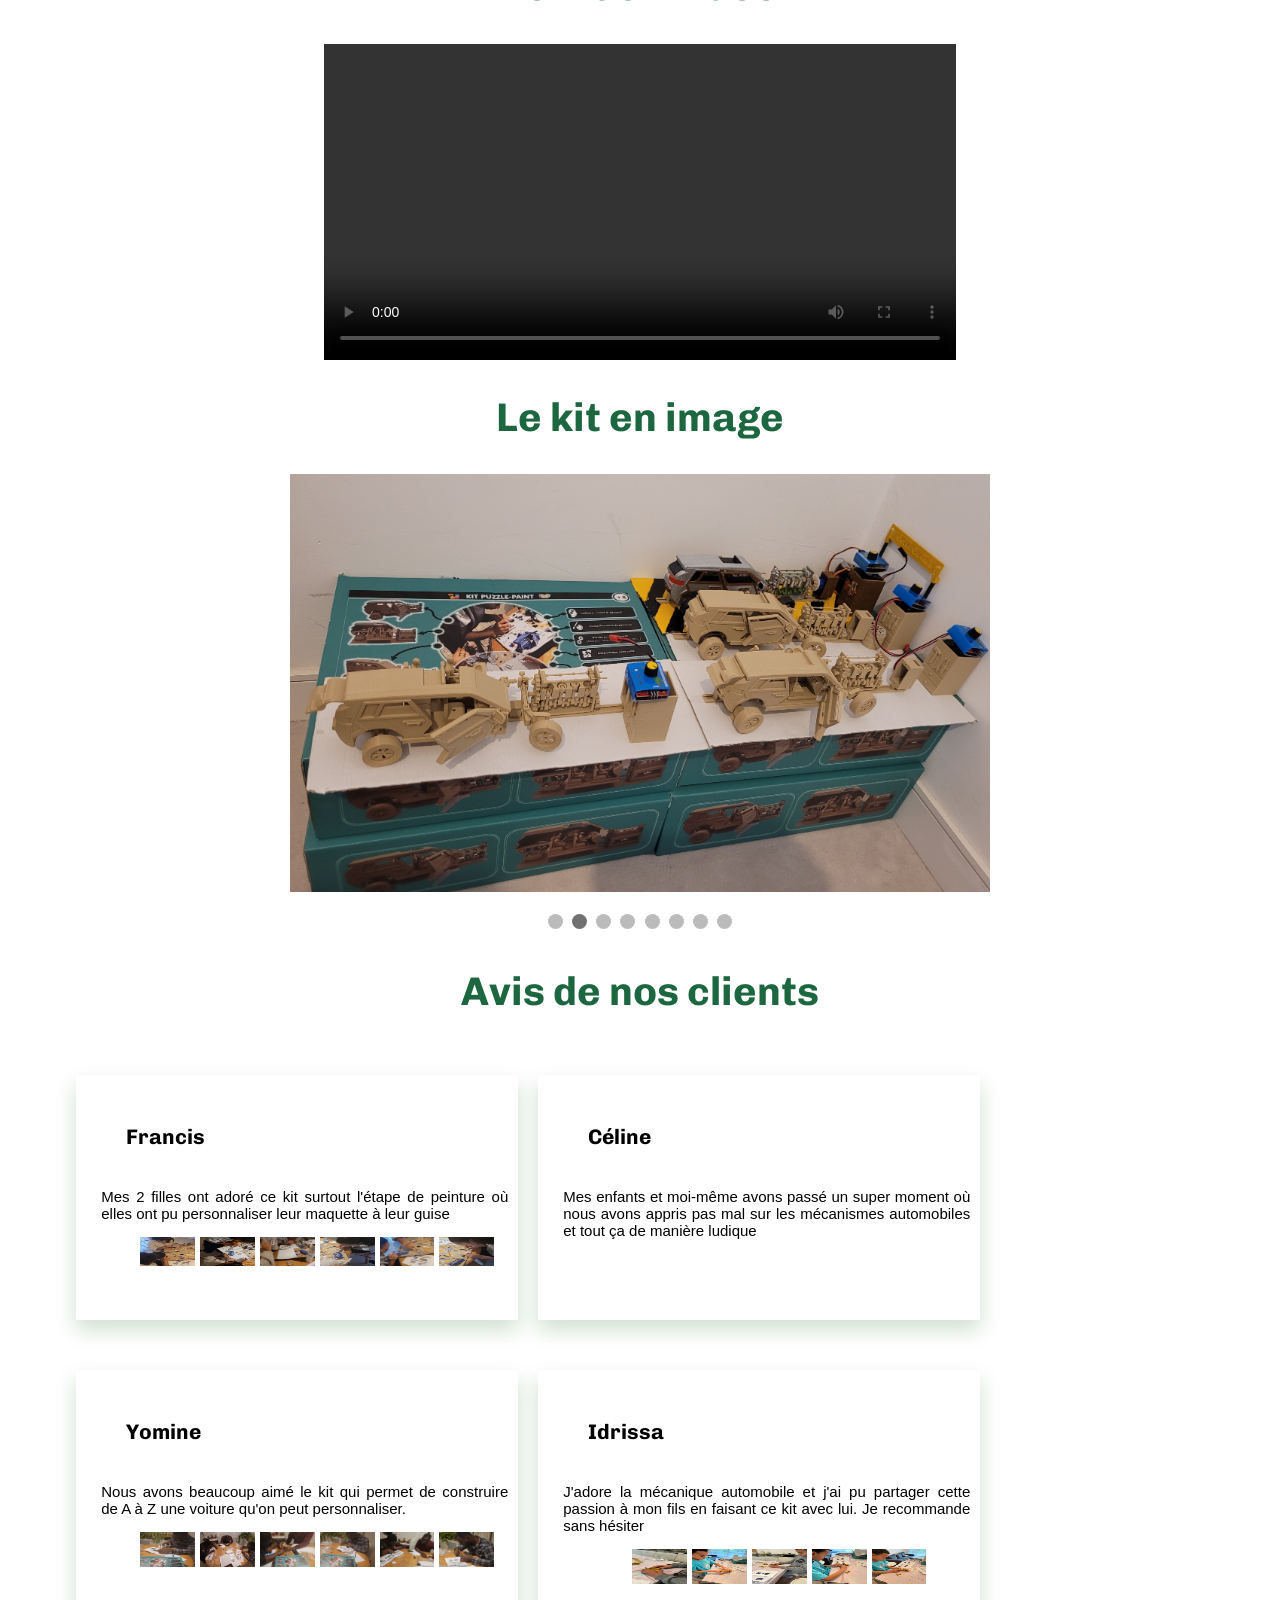
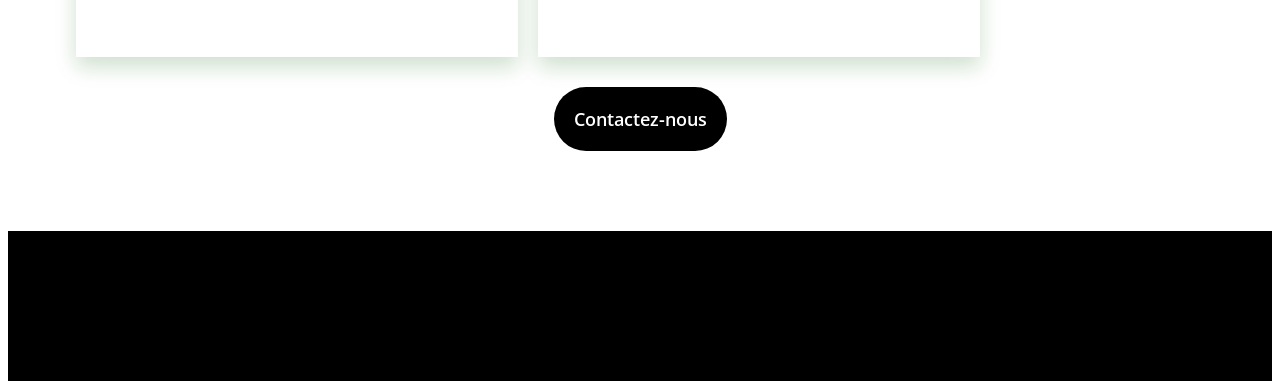
==== commit e0b685ae: "CAROUSEL" ====
--- a/index.html
+++ b/index.html
@@ -115,6 +115,10 @@
   </div>
 
 
+
+  <!-- Fonts 
+
+  
   <div class="container_client">
     <h2 id="h2_kit_video">Le kit en image</h2>
     <marquee scrollamount="10" loop="10">
@@ -128,6 +132,197 @@
       <img src="image/Image7.png" class="desc_image"> 
     </marquee>
   </div>
+
+-->
+
+
+
+
+
+  
+<div class="container_client">
+  <h2 id="h2_kit_video">Le kit en image</h2>
+</div>
+
+  <!DOCTYPE html>
+  <html>
+  <head>
+  <meta name="viewport" content="width=device-width, initial-scale=1">
+  <style>
+  * {box-sizing: border-box;}
+  body {font-family: Verdana, sans-serif;}
+  .mySlides {display: none;}
+  img {vertical-align: middle;}
+  
+  /* Slideshow container */
+  .slideshow-container {
+    max-width: 1000px;
+    position: relative;
+    margin: auto;
+  }
+  
+  .text {
+    color: black;
+    padding: 8px 12px;
+    position: absolute;
+    bottom: 200px;
+    width: 100%;
+    text-align: center;
+    font-family: 'Poppins', sans-serif;
+    font-size: clamp(25px,5vw,50px);
+    font-weight: 600;
+  }
+  
+  /* The dots/bullets/indicators */
+  .dot {
+    height: 15px;
+    width: 15px;
+    margin: 0 2px;
+    background-color: #bbb;
+    border-radius: 50%;
+    display: inline-block;
+    transition: background-color 0.6s ease;
+  }
+  
+  .active {
+    background-color: #717171;
+  }
+  
+  /* Fading animation */
+  .fade {
+    animation-name: fade;
+    animation-duration: 1.5s;
+  }
+  
+  @keyframes fade {
+    from {opacity: .4} 
+    to {opacity: 1}
+  }
+  
+  /* On smaller screens, decrease text size */
+  @media only screen and (max-width: 300px) {
+    .text {font-size: 11px}
+  }
+
+  .desc_image{
+    height: 80%;
+    width: 70%;
+    margin-left: auto;
+    margin-right: auto;
+  }
+
+  #container_client{
+    width: 100%;
+    display: block;
+    margin: auto;
+    text-align: center;
+  }
+
+  @media(max-width: 700px) {
+    .desc_image{
+      height: 75%;
+      width: 85%;
+      margin-left: auto;
+      margin-right: auto;
+  }
+}
+
+  </style>
+  </head>
+  <body>
+  
+  <div class="slideshow-container">
+
+    <div id="container_client">
+      <div class="mySlides fade">
+        <img src="image/Image1.png" class="desc_image" >
+      </div>
+      
+      <div class="mySlides fade">
+        <img src="image/slide_10.jpg" class="desc_image" >
+      </div>
+      
+      <div class="mySlides fade">
+        <img src="image/Image2.jpg" class="desc_image" >
+      </div>
+      
+      <div class="mySlides fade">
+        <img src="image/Image3.jpg" class="desc_image" >
+      </div>
+        
+      <div class="mySlides fade">
+        <img src="image/Image4.jpg" class="desc_image" >
+      </div>
+        
+      <div class="mySlides fade">
+        <img src="image/Image5.png" class="desc_image" >
+      </div>
+      
+      <div class="mySlides fade">
+        <img src="image/Image6.png" class="desc_image" >
+      </div>
+        
+      <div class="mySlides fade">
+        <img src="image/Image7.png" class="desc_image" >
+      </div>
+      
+
+    </div>
+  
+ 
+  </div>
+  <br>
+  
+  <div style="text-align:center">
+    <span class="dot"></span> 
+    <span class="dot"></span> 
+    <span class="dot"></span> 
+    <span class="dot"></span> 
+    <span class="dot"></span> 
+    <span class="dot"></span> 
+    <span class="dot"></span> 
+    <span class="dot"></span> 
+  </div>
+  
+  <script>
+  let slideIndex = 0;
+  showSlides();
+  
+  function showSlides() {
+    let i;
+    let slides = document.getElementsByClassName("mySlides");
+    let dots = document.getElementsByClassName("dot");
+    for (i = 0; i < slides.length; i++) {
+      slides[i].style.display = "none";  
+    }
+    slideIndex++;
+    if (slideIndex > slides.length) {slideIndex = 1}    
+    for (i = 0; i < dots.length; i++) {
+      dots[i].className = dots[i].className.replace(" active", "");
+    }
+    slides[slideIndex-1].style.display = "block";  
+    dots[slideIndex-1].className += " active";
+    setTimeout(showSlides, 3000); // Change image every 2 seconds
+  }
+  </script>
+  
+  </body>
+  </html> 
+
+
+
+
+
+
+
+
+
+
+
+
+
+
+
 
   
     <div class="container_client">
--- a/style.css
+++ b/style.css
@@ -608,55 +608,3 @@
 
 }
 
-
-
-
-
-
-
-.diaporama-couleurs {
-    height: calc(100vh - 2rem);
-    width: 100%;
-    display: flex;
-    overflow: scroll;
-    scroll-behavior: smooth;
-    list-style: none;
-    margin: 0;
-    padding: 0;
-  }
-  
-  .fleche-defilement {
-    position: absolute;
-    display: flex;
-    top: 0;
-    bottom: 0;
-    margin: auto;
-    height: 4rem;
-    background-color: white;
-    border: none;
-    width: 2rem;
-    font-size: 3rem;
-    padding: 0;
-    cursor: pointer;
-    opacity: 0.5;
-    transition: opacity 100ms;
-  }
-  
-  .fleche-defilement:hover,
-  .fleche-defilement:focus {
-    opacity: 1;
-  }
-  
-  #fleche-defilement-prev {
-    left: 0;
-    padding-left: 0.25rem;
-    border-radius: 0 2rem 2rem 0;
-  }
-  
-  #fleche-defilement-next {
-    right: 0;
-    padding-left: 0.75rem;
-    border-radius: 2rem 0 0 2rem;
-  }
-  
-  
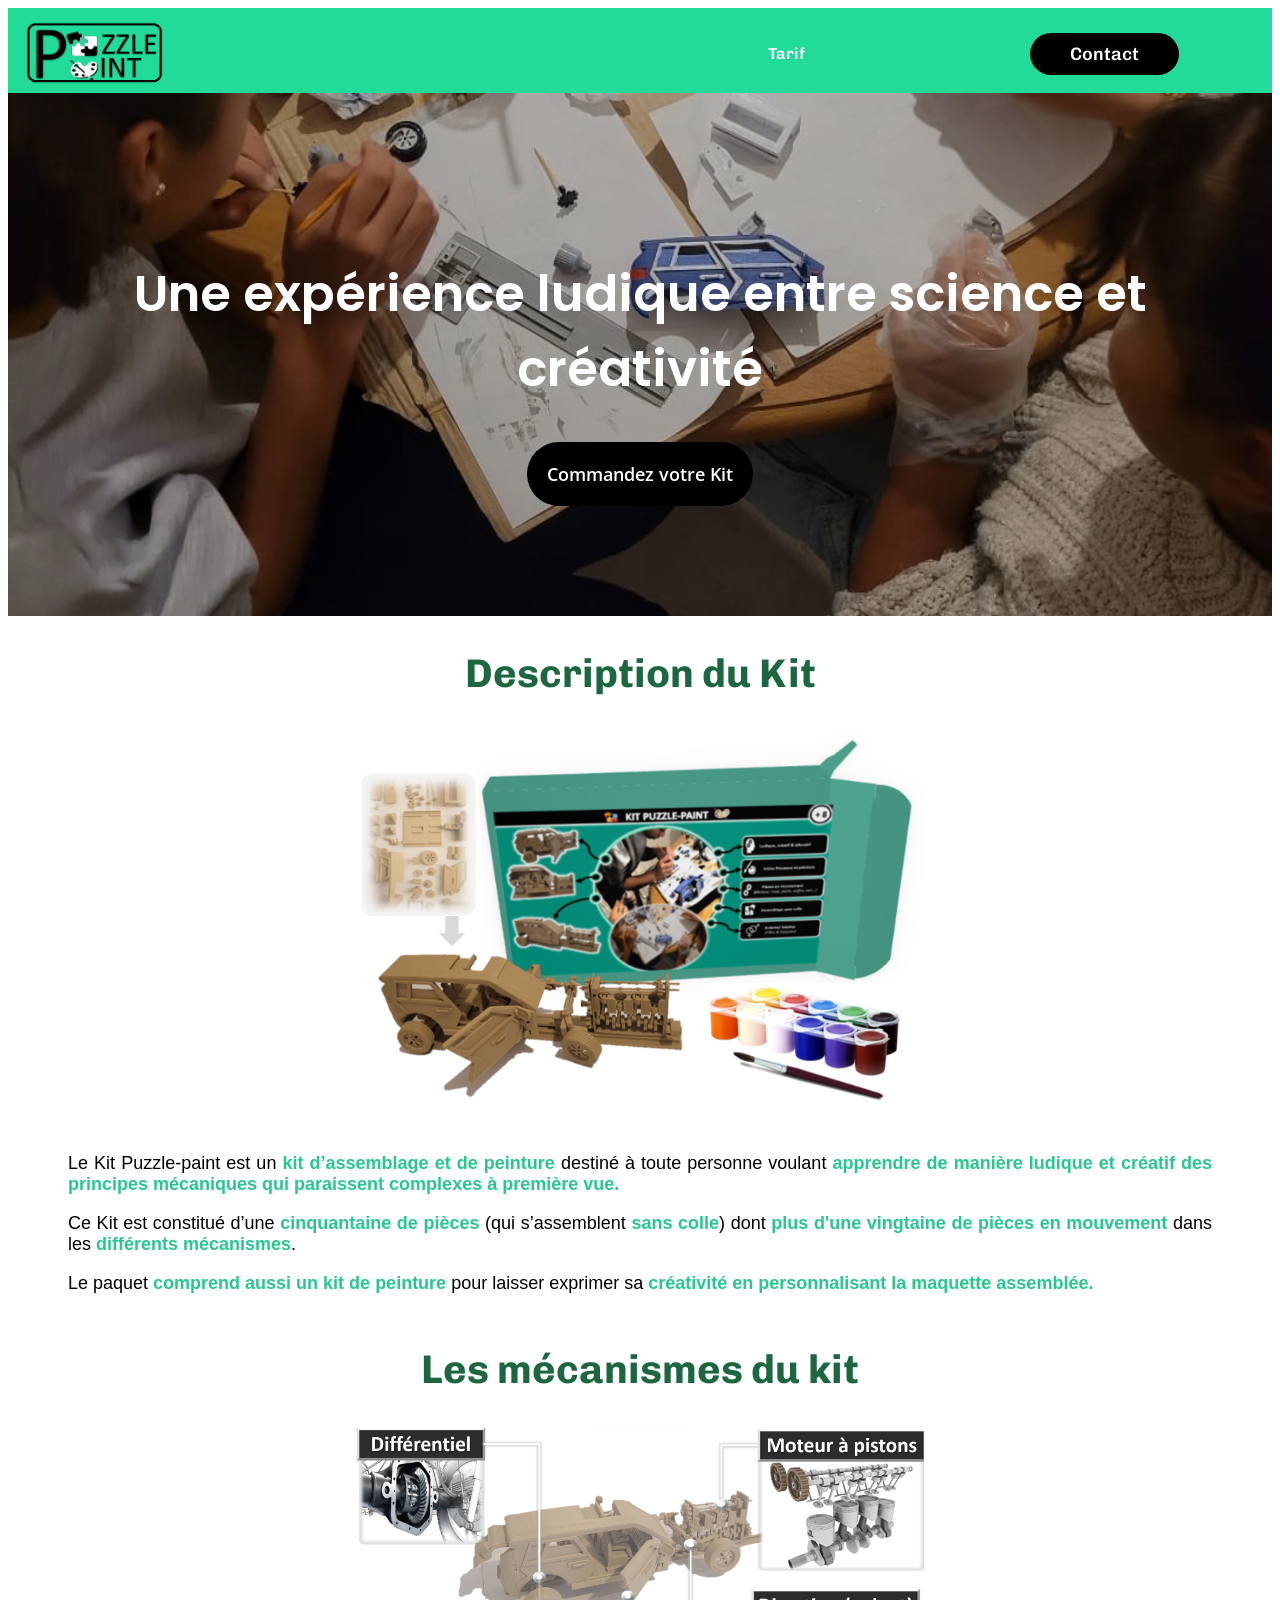
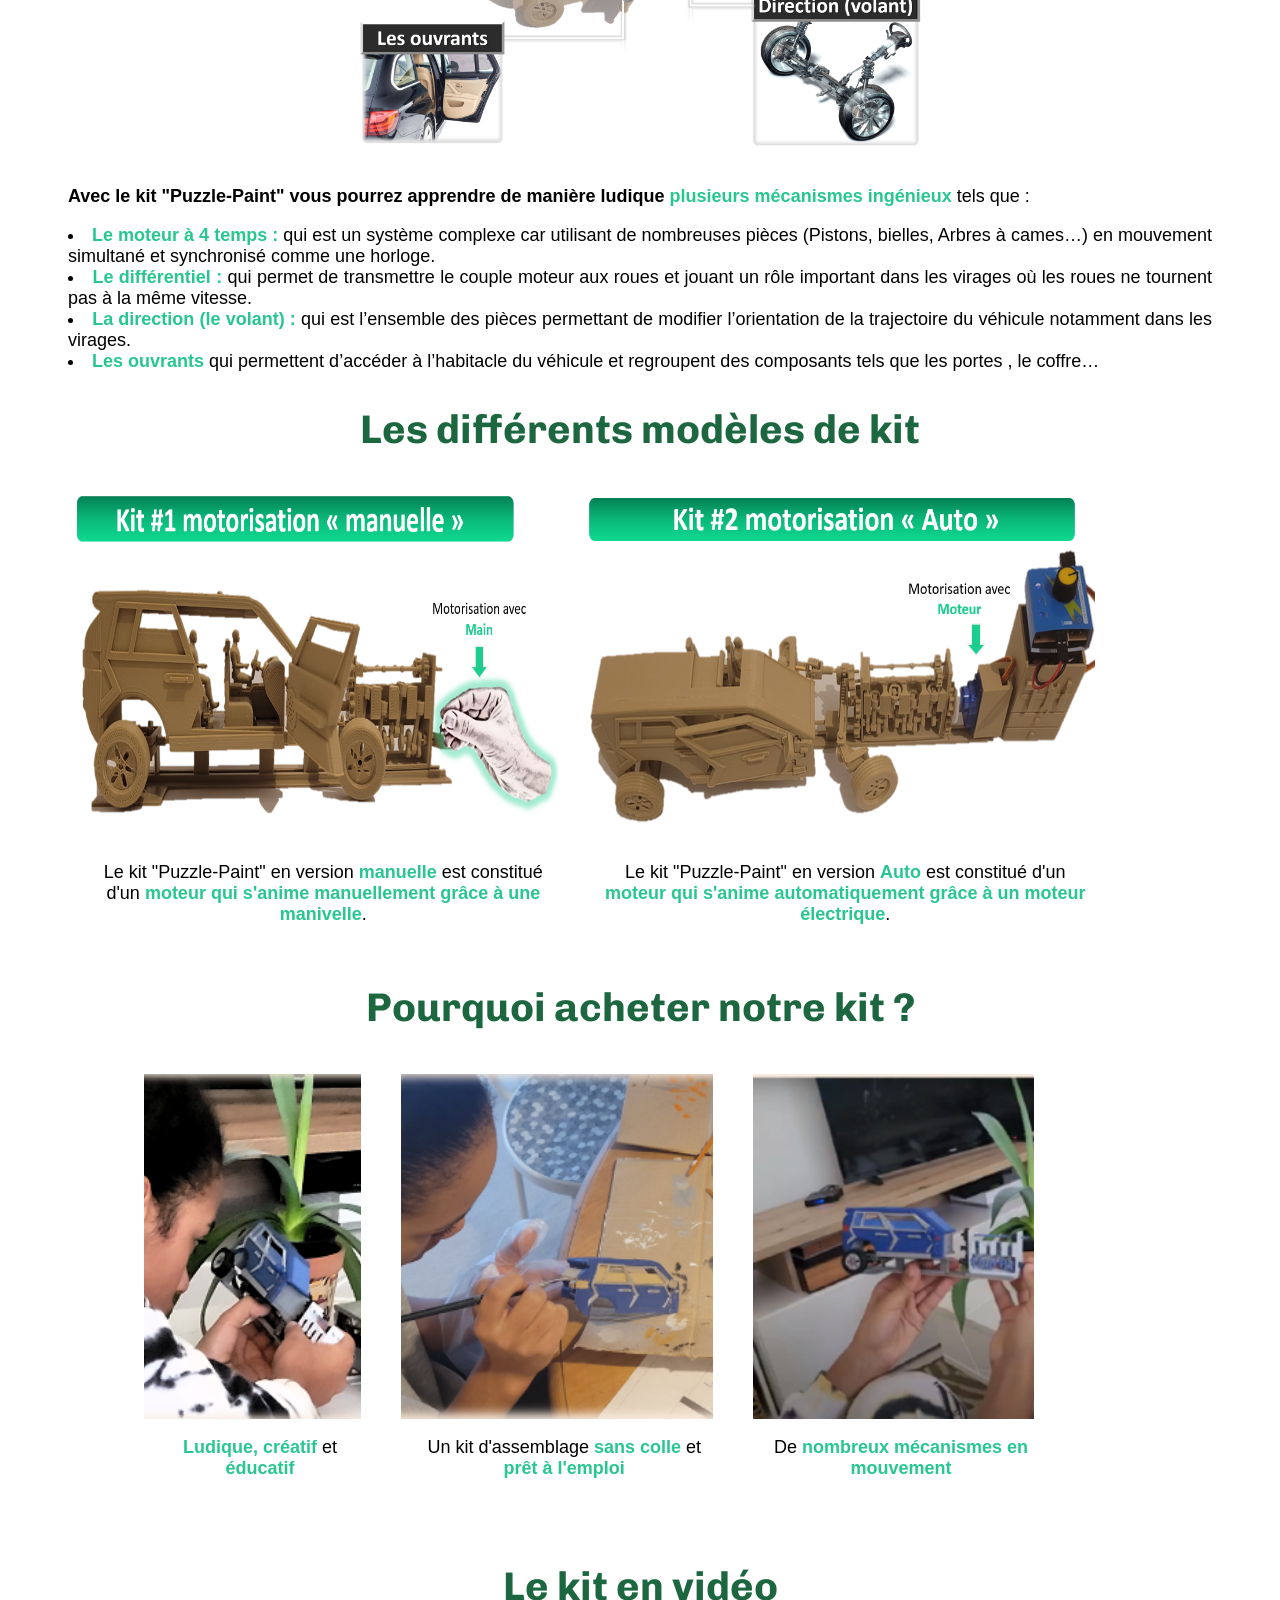
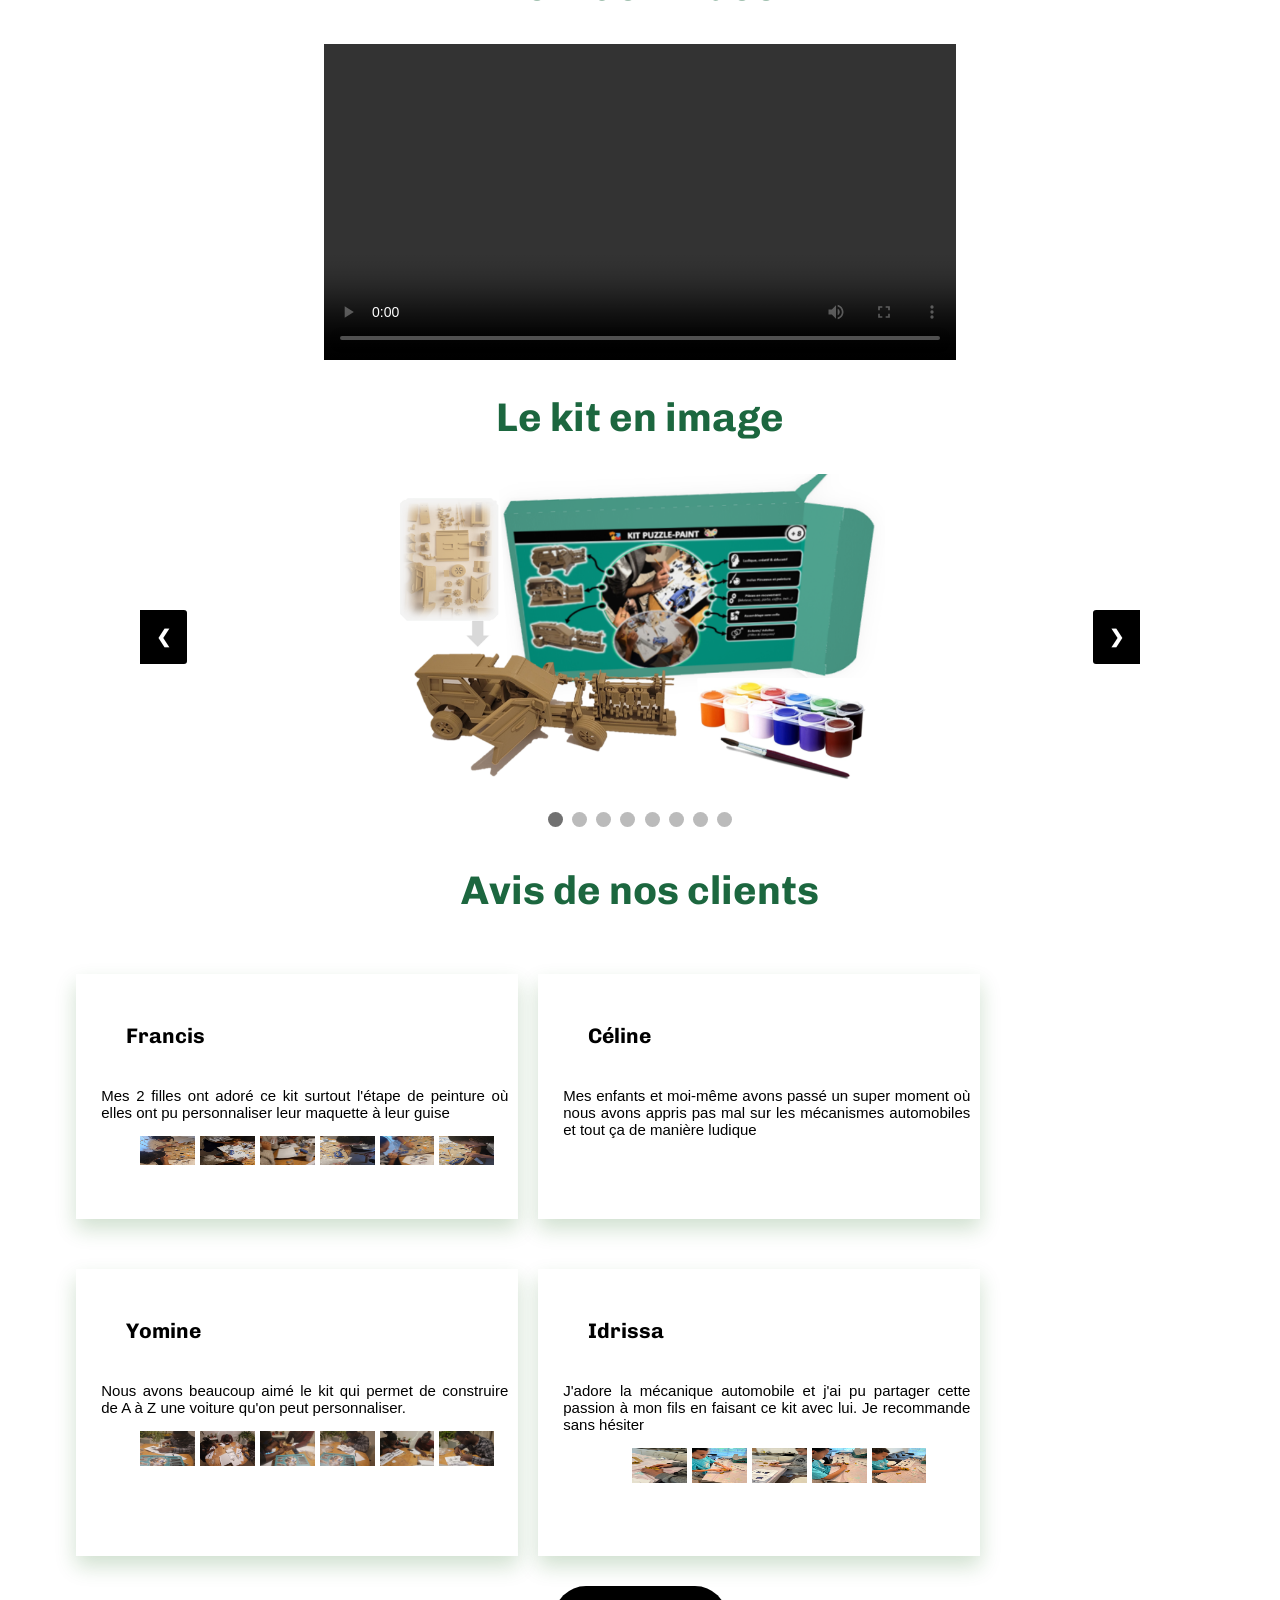
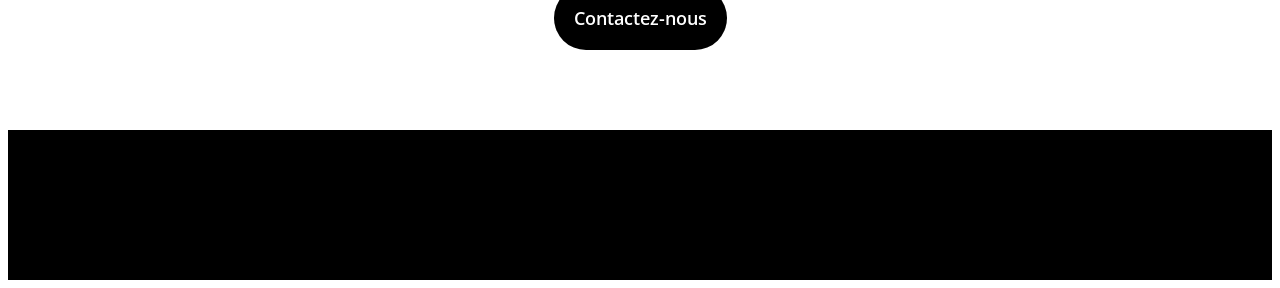
==== commit 9f2407ac: "Update index.html" ====
--- a/index.html
+++ b/index.html
@@ -154,55 +154,81 @@
   .mySlides {display: none;}
   img {vertical-align: middle;}
   
-  /* Slideshow container */
-  .slideshow-container {
-    max-width: 1000px;
-    position: relative;
-    margin: auto;
-  }
-  
-  .text {
-    color: black;
-    padding: 8px 12px;
-    position: absolute;
-    bottom: 200px;
-    width: 100%;
-    text-align: center;
-    font-family: 'Poppins', sans-serif;
-    font-size: clamp(25px,5vw,50px);
-    font-weight: 600;
-  }
-  
-  /* The dots/bullets/indicators */
-  .dot {
-    height: 15px;
-    width: 15px;
-    margin: 0 2px;
-    background-color: #bbb;
-    border-radius: 50%;
-    display: inline-block;
-    transition: background-color 0.6s ease;
-  }
-  
-  .active {
-    background-color: #717171;
-  }
-  
-  /* Fading animation */
-  .fade {
-    animation-name: fade;
-    animation-duration: 1.5s;
-  }
-  
-  @keyframes fade {
-    from {opacity: .4} 
-    to {opacity: 1}
-  }
-  
-  /* On smaller screens, decrease text size */
-  @media only screen and (max-width: 300px) {
-    .text {font-size: 11px}
-  }
+/* Slideshow container */
+.slideshow-container {
+  max-width: 1000px;
+  position: relative;
+  margin: auto;
+}
+
+/* Next & previous buttons */
+.prev, .next {
+  cursor: pointer;
+  position: absolute;
+  top: 50%;
+  width: auto;
+  padding: 16px;
+  margin-top: -22px;
+  color: white;
+  font-weight: bold;
+  font-size: 18px;
+  transition: 0.6s ease;
+  border-radius: 0 3px 3px 0;
+  user-select: none;
+  background-color: black;
+
+}
+
+/* Position the "next button" to the right */
+.next {
+  right: 0;
+  border-radius: 3px 0 0 3px;
+}
+
+/* On hover, add a black background color with a little bit see-through */
+.prev:hover, .next:hover {
+  background-color: rgba(205, 200, 200, 0.8);
+}
+
+/* Caption text */
+.text {
+  color: #f2f2f2;
+  font-size: 15px;
+  padding: 8px 12px;
+  position: absolute;
+  bottom: 8px;
+  width: 100%;
+  text-align: center;
+}
+
+/* The dots/bullets/indicators */
+.dot {
+  cursor: pointer;
+  height: 15px;
+  width: 15px;
+  margin: 0 2px;
+  background-color: #bbb;
+  border-radius: 50%;
+  display: inline-block;
+  transition: background-color 0.6s ease;
+}
+
+.active, .dot:hover {
+  background-color: #717171;
+}
+
+/* Fading animation */
+.fade {
+  animation-name: fade;
+  animation-duration: 1.5s;
+}
+
+@keyframes fade {
+  from {opacity: .4} 
+  to {opacity: 1}
+}
+  
+
 
   .desc_image{
     height: 80%;
@@ -212,7 +238,7 @@
   }
 
   #container_client{
-    width: 100%;
+    width: 70%;
     display: block;
     margin: auto;
     text-align: center;
@@ -224,6 +250,7 @@
       width: 85%;
       margin-left: auto;
       margin-right: auto;
+      .prev, .next,.text {font-size: 11px}
   }
 }
 
@@ -270,41 +297,55 @@
     </div>
   
  
+<a class="prev" onclick="plusSlides(-1)">❮</a>
+<a class="next" onclick="plusSlides(1)">❯</a>
+
   </div>
   <br>
   
   <div style="text-align:center">
-    <span class="dot"></span> 
-    <span class="dot"></span> 
-    <span class="dot"></span> 
-    <span class="dot"></span> 
-    <span class="dot"></span> 
-    <span class="dot"></span> 
-    <span class="dot"></span> 
-    <span class="dot"></span> 
-  </div>
-  
+    <span class="dot" onclick="currentSlide(1)"></span> 
+    <span class="dot" onclick="currentSlide(2)"></span> 
+    <span class="dot" onclick="currentSlide(3)"></span> 
+    <span class="dot" onclick="currentSlide(4)"></span> 
+    <span class="dot" onclick="currentSlide(5)"></span>
+    <span class="dot" onclick="currentSlide(6)"></span> 
+    <span class="dot" onclick="currentSlide(7)"></span> 
+    <span class="dot" onclick="currentSlide(8)"></span> 
+
+  </div>
+  
+  
+
   <script>
-  let slideIndex = 0;
-  showSlides();
-  
-  function showSlides() {
-    let i;
-    let slides = document.getElementsByClassName("mySlides");
-    let dots = document.getElementsByClassName("dot");
-    for (i = 0; i < slides.length; i++) {
-      slides[i].style.display = "none";  
+    let slideIndex = 1;
+    showSlides(slideIndex);
+    
+    function plusSlides(n) {
+      showSlides(slideIndex += n);
     }
-    slideIndex++;
-    if (slideIndex > slides.length) {slideIndex = 1}    
-    for (i = 0; i < dots.length; i++) {
-      dots[i].className = dots[i].className.replace(" active", "");
+    
+    function currentSlide(n) {
+      showSlides(slideIndex = n);
     }
-    slides[slideIndex-1].style.display = "block";  
-    dots[slideIndex-1].className += " active";
-    setTimeout(showSlides, 3000); // Change image every 2 seconds
-  }
-  </script>
+    
+    function showSlides(n) {
+      let i;
+      let slides = document.getElementsByClassName("mySlides");
+      let dots = document.getElementsByClassName("dot");
+      if (n > slides.length) {slideIndex = 1}    
+      if (n < 1) {slideIndex = slides.length}
+      for (i = 0; i < slides.length; i++) {
+        slides[i].style.display = "none";  
+      }
+      for (i = 0; i < dots.length; i++) {
+        dots[i].className = dots[i].className.replace(" active", "");
+      }
+      slides[slideIndex-1].style.display = "block";  
+      dots[slideIndex-1].className += " active";
+    }
+    </script>
+    
   
   </body>
   </html> 
